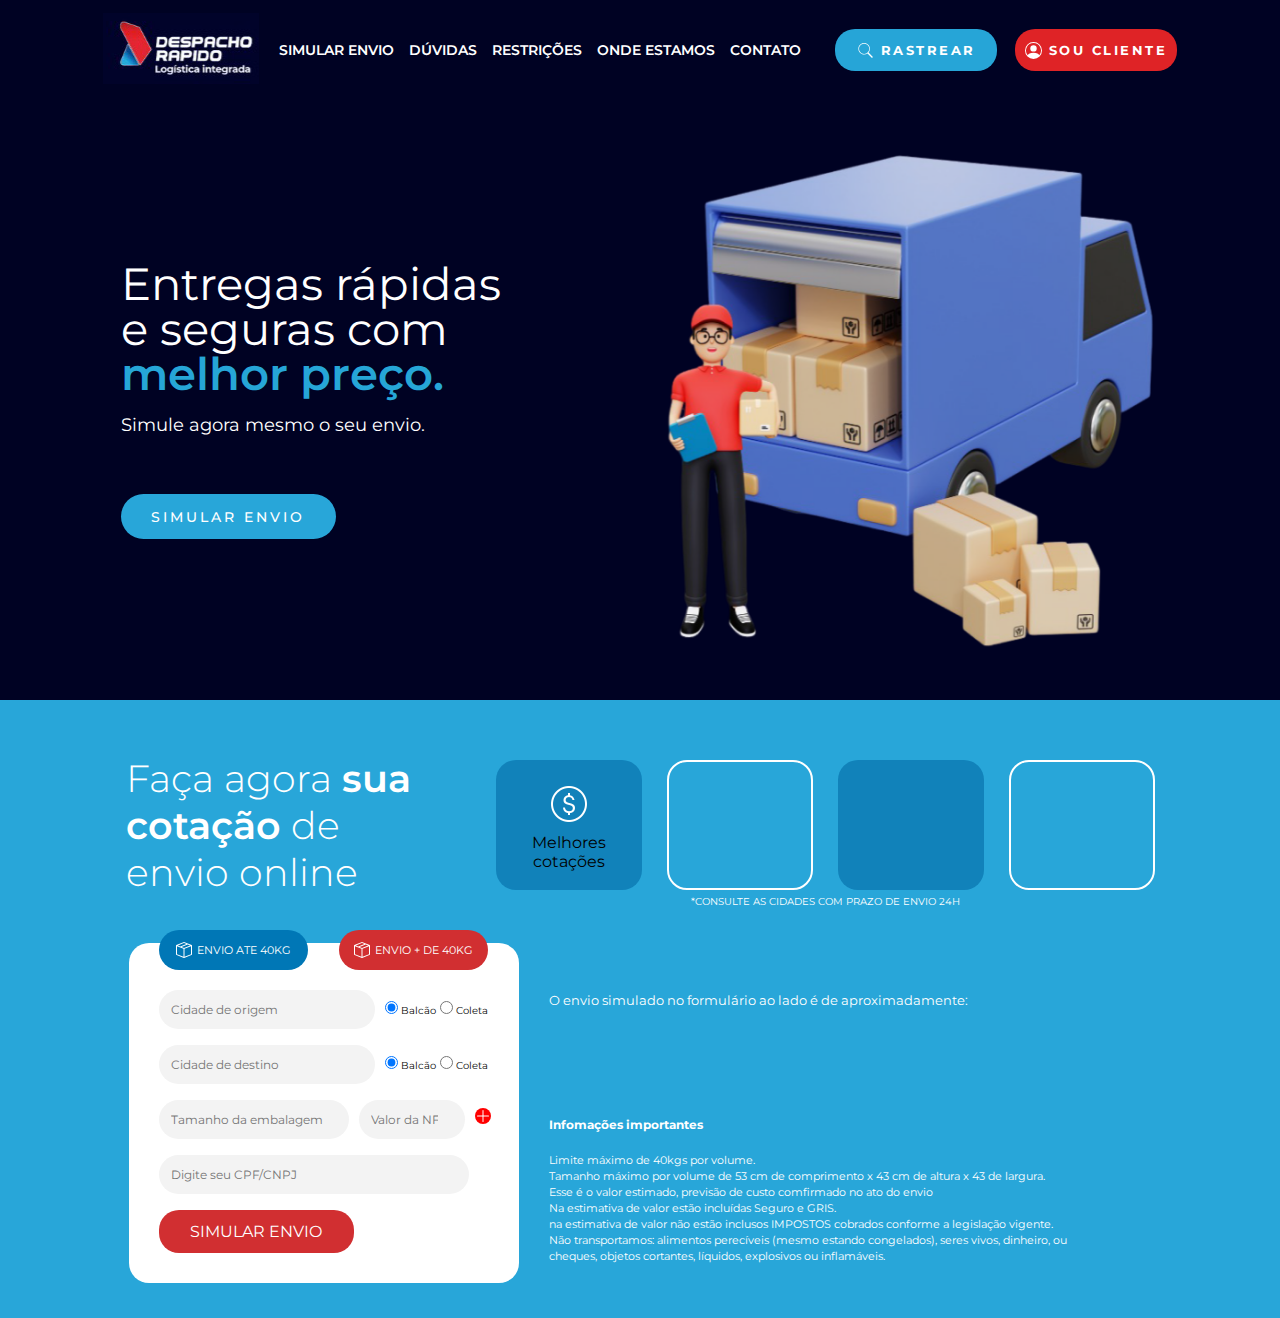
==== templates/index.html @ 32dccacb "Atualizações" ====
<!DOCTYPE html>
<html lang="en">
<head>
    <meta charset="UTF-8">
    <meta name="viewport" content="width=device-width, initial-scale=1.0">
    <link rel="stylesheet" href="style.css">
    <link rel="stylesheet" href="https://cdnjs.cloudflare.com/ajax/libs/font-awesome/4.7.0/css/font-awesome.min.css">
    <style>
        @import url('https://fonts.googleapis.com/css2?family=Montserrat:ital,wght@0,100..900;1,100..900&display=swap');
        </style>
    <title>Despacho Rápido</title>
    <link rel="stylesheet" href="{{ url_for('static', filename='css/style.css') }}">
</head>
<body>
    <header id="header-main">
        <div class="box_logo">
            <a href="#" class="link_logo">
               <img src="imgs/logo_despacho_rapido.png" id="logo">
            </a>
        </div>
        <nav class="nav_menu">
            <div class="header_buttons">

                <ul id="ul-head">
                   <li>
                       <a href="">SIMULAR ENVIO</a>
                   </li>
                   <li>
                       <a href="">DÚVIDAS</a>
                   </li>
                   <li>
                       <a href="">RESTRIÇÕES</a>
                   </li>
                   <li>
                       <a href="">ONDE ESTAMOS</a>
                   </li>
                   <li>
                       <a href="">CONTATO</a>
                    </li>
                </ul>
            </div>
        </nav>
                    
                <div class="header_buttons">

                <button class="button1_header" id="btn_one">
                    <div class="btn-boxs">

                        <svg xmlns="http://www.w3.org/2000/svg" x="0px" y="0px" width="17" height="17" viewBox="0 0 50 50"
                        style="fill:#FFFFFF;">
                        <path d="M 21 3 C 11.621094 3 4 10.621094 4 20 C 4 29.378906 11.621094 37 21 37 C 24.710938 37 
                        28.140625 35.804688 30.9375 33.78125 L 44.09375 46.90625 L 46.90625 44.09375 L 33.90625 31.0625 C 36.460938 28.085938 38 24.222656 38 20 C 38 10.621094 30.378906 3 21 3 Z M 21 5 C 29.296875 5 36 11.703125 36 20 C 36 28.296875 29.296875 35 21 35 C 12.703125 35 6 28.296875 6 20 C 6 11.703125 12.703125 5 21 5 Z"></path></svg>
                        <a href="" id="link1">RASTREAR</a>

                    </div>
                </button>

                <button class="button2_header" id="btn_tow">
                    <div class="btn-boxs">

                        <svg xmlns="http://www.w3.org/2000/svg" width="17" height="17" fill="currentColor" class="bi bi-person-circle" viewBox="0 0 16 16" style="fill:#FFFFFF;">
                            <path d="M11 6a3 3 0 1 1-6 0 3 3 0 0 1 6 0"/>
                            <path fill-rule="evenodd" d="M0 8a8 8 0 1 1 16 0A8 8 0 0 1 0 8m8-7a7 7 0 0 0-5.468 11.37C3.242 11.226 4.805 10 8 10s4.757 1.225 5.468 2.37A7 7 0 0 0 8 1"/></svg>
                        <a href="">SOU CLIENTE</a>
                    </div>
                </button>
            </div> 
    </header>

    <div id="main-box-home">
        <div id="conteudos">
            <div id="box-itens-txt">
                <p>Entregas rápidas e seguras com 
                    <span style="color: #26a6d7;font-weight: 600;">melhor preço.</span></p>
                <p id="subtitle">Simule agora mesmo o seu envio.</p>
                
                <a href=""> 
                    <button id="btn-envio">
                    SIMULAR ENVIO
                    </button>
                </a>
            </div>
            <div id="box-img-carro">
                <img src="imgs/img-container-carro.png" id="img-carro">
            </div>
        </div>
    </div>
    <!-- segunda sessão-->
    <section id="second-section">
        <header id="header-second-section">

                <p id="txt-second-layout">Faça agora 
                    <span style="font-weight: 600;">sua cotação </span>
                    de envio online</p>
            <div>
                <div id="box-caixas-header">
                    <div class="itens-caixas caixas1-3">
                        <div id="img">
                            <img src="imgs/dollar.png" id="icon-dollar">
                        </div>
                        <p>Melhores cotações </p>
                    </div>
                    <div class="itens-caixas caixas2-4">

                    </div>
                    <div class="itens-caixas caixas1-3" >

                    </div>
                    <div class="itens-caixas caixas2-4">
                    
                    </div>
                </div>
                <div id="box-txt-bottom">
                    <p id="txt-bottom">*CONSULTE AS CIDADES COM PRAZO DE ENVIO 24H</p>
                </div>
            </div>
        </header>
        
       <div id="all-box">
            <div class="container">
                <div class="box-button-form">
                
                    <button class="box-buttons-comimg" id="button1">
                        <svg xmlns="http://www.w3.org/2000/svg" width="16" height="16" fill="currentColor" class="bi bi-box-seam" viewBox="0 0 16 16">
                    <path d="M8.186 1.113a.5.5 0 0 0-.372 0L1.846 3.5l2.404.961L10.404 2zm3.564 1.426L5.596 5 8 5.961 14.154 3.5zm3.25 1.7-6.5 2.6v7.922l6.5-2.6V4.24zM7.5 14.762V6.838L1 4.239v7.923zM7.443.184a1.5 1.5 0 0 1 1.114 0l7.129 2.852A.5.5 0 0 1 16 3.5v8.662a1 1 0 0 1-.629.928l-7.185 2.874a.5.5 0 0 1-.372 0L.63 13.09a1 1 0 0 1-.63-.928V3.5a.5.5 0 0 1 .314-.464z"/>
                      </svg>ENVIO ATE 40KG
                    </button>
                    <button id="button2"  class="box-buttons-comimg">
                        <svg xmlns="http://www.w3.org/2000/svg" width="16" height="16" fill="currentColor" class="bi bi-box-seam" viewBox="0 0 16 16">
                        <path d="M8.186 1.113a.5.5 0 0 0-.372 0L1.846 3.5l2.404.961L10.404 2zm3.564 1.426L5.596 5 8 5.961 14.154 3.5zm3.25 1.7-6.5 2.6v7.922l6.5-2.6V4.24zM7.5 14.762V6.838L1 4.239v7.923zM7.443.184a1.5 1.5 0 0 1 1.114 0l7.129 2.852A.5.5 0 0 1 16 3.5v8.662a1 1 0 0 1-.629.928l-7.185 2.874a.5.5 0 0 1-.372 0L.63 13.09a1 1 0 0 1-.63-.928V3.5a.5.5 0 0 1 .314-.464z"/>
                        </svg>ENVIO + DE 40KG
                    </button>
                </div>
                <div id="box-form-details">
                    <form>
                        <div class="form-group" id="group-1">
                            <input type="text" placeholder="Cidade de origem" class="origem-destino">
                            <div class="toggle-group">
                                <label><input type="radio" name="origem" checked> Balcão</label>
                                <label><input type="radio" name="origem"> Coleta</label>
                            </div>
                        </div>
                    
                        <div class="form-group" id="group-2">
                            <input type="text" placeholder="Cidade de destino" class="origem-destino" required>
                            <div class="toggle-group">
                                <label><input type="radio" name="destino" checked> Balcão</label>
                                <label><input type="radio" name="destino"> Coleta</label>
                            </div>
                        </div>
                    
                        <div class="form-group" id="group-3">
                            <input type="text" placeholder="Tamanho da embalagem" id="input-3" >
                            <input type="number" placeholder="Valor da NF" id="valor-nf">
                            <svg xmlns="http://www.w3.org/2000/svg" width="16" height="16" fill="currentColor"  viewBox="0 0 16 16" id="icon-plus" style="fill: #FFFFFF;">
                            <path fill-rule="evenodd" d="M8 2a.5.5 0 0 1 .5.5v5h5a.5.5 0 0 1 0 1h-5v5a.5.5 0 0 1-1 0v-5h-5a.5.5 0 0 1 0-1h5v-5A.5.5 0 0 1 8 2"/>
                            </svg>
                        </div>
                    
                        <div class="form-group">
                            <input type="text" style="width: 310px;" placeholder="Digite seu CPF/CNPJ">
                        </div>
                        <button type="submit"  class="submit-button" id="">SIMULAR ENVIO</button>
                    </form>
                </div>
            </div>
            <div id="tst">
                <div id="content-next-form">
                    <div id="details">
                        <p>O envio simulado no formulário ao lado é de aproximadamente:</p>
                    </div>
                    <div id="infor-ul">

                        <h1 id="title-informacoes">Infomações importantes</h1>
                        <ul id="ul-second-section">
                            <li>Limite máximo de 40kgs por volume.</li>
                            <li>
                                Tamanho máximo por volume de 53 cm de comprimento x 43 cm de altura x 43 de largura.
                            </li>
                            <li>Esse é o valor estimado, previsão de custo comfirmado no ato do envio</li>
                            <li>Na estimativa de valor estão incluídas Seguro e GRIS.</li>
                            <li>na estimativa de valor não estão inclusos IMPOSTOS cobrados conforme a legislação vigente.</li> 
                            <li>Não transportamos: alimentos perecíveis (mesmo estando congelados), seres vivos, dinheiro, ou cheques, objetos cortantes, líquidos, explosivos ou inflamáveis.</li>   
                        </ul>
                    </div>
                </div>
            </div>
        </div>
    </section> 
    
</body>
</html>
---- templates/style.css ----
*{
    padding: 0;
    margin:0;
    box-sizing: border-box;
    font-family: "Montserrat", sans-serif;
 }
.montserrat{
   font-optical-sizing: auto;
   font-weight: weight;
   font-style: normal;
}

#logo{
    max-width: 250px;
    max-height: 100px;
    width: 100%;
    height: 100%;
}
#header-main{
    display: flex;
    align-items: center;
    justify-content: center; 
    background: #000223  !important;
    height: 100px;
    gap: 20px;
}
/*itens nav*/
a{
    text-decoration: none;
    color: #fff;
}
#ul-head{
    display: flex;
  list-style: none;   
    font-size: 14px;
    font-weight: 600;
    gap: 15px;
}
ul{
    list-style: none;
}
.btn-boxs{
    display: flex;
    align-items: center;
    justify-content: center;
    gap: 7px;
    border: none; 
    width: 162px;
    height: 42px;
    letter-spacing: 2.5px;
}

#btn_one {
    border-radius: 20px;
    margin-left: 14px;
    background-color: #26a5d7; 
    border: none;
    font-weight: bold;
    font-size: 13px;
}
#btn_tow {
    border-radius: 20px;
    margin-left: 14px;
    background-color: #df2326; 
    border: none;
    font-weight: bold;
    font-size: 13px;
}
/**/



/* movement itens nav */
nav>div>ul>li>a:hover{
    color: #848688;
    transition: 0.2s;
}



/**/
/* principal*/
#main-box-home{
    background-color: #000223;
}
#conteudos{
    display: flex; 
    align-items: center; 
   justify-content: center;
   justify-content: center;
   margin: auto;
   max-width: 100%;
   height: 600px;
   gap: 140px;
}
/* itens*/
#box-itens-txt{
    color: #fff;
    font-family: Montserrat, sans-serif;
    width: 380px;
    font-size: 45px;
    line-height: 1.0;
}
#subtitle{
    margin-top: 20px;
    font-size: 18px;
    margin-bottom: 10px;
}
#btn-envio{
    background-color: #28a6d9;
    width: 215px;
    height: 45px;
    border-radius: 39px;
    margin-top: 50px;   
    font-size: 19px;
    color: #fff;
    font-weight: 500;
    font-size: 14px;
    LETTER-SPACING: 3PX;
    border: none;
    cursor: pointer;
}
/**/

/* box img*/
#box-img-carro{
    margin-top: 100p;
}
#img-carro{
    max-width: 600px;
    height: 500px;
}
/**/


/*  Segunda sessão*/
/* main*/
#second-section{
    background-color: #28a6d9 !important;
}
/**/
/*  HEADER second layout*/
#header-second-section{
    display: flex;
    align-items: center;
    justify-content: center;
    padding-top: 60px;
    gap: 50px;
}
#txt-second-layout{
    font-size: 38px;
    font-weight: 300;
    width: 320px;
    color: #fff;
    margin-top: -18px;
}
    

#box-caixas-header{
    display: flex;
    align-items: center;
    flex-wrap: wrap;
    gap: 25px;
    margin: auto;
}
.itens-caixas{
    display: flex;
    align-items: center;
    flex-direction: column;
    justify-content: center;
    width: 146px;
    height: 130px;
    border-radius: 20px;
    text-align: center;
}

.caixas1-3{
    background-color: #1182ba;
}
#icon-dollar{
    width: 50px;
    height: 50px;
}
.caixas2-4{
    background-color: none;
    border: 2px solid #fff;
}
#box-txt-bottom{
    display: flex;
    justify-content: center;
    margin-top: 5px;
}
#txt-bottom{
    font-size: 10px;
    color: #fff;
    
}
/**/



#all-box{
    display: flex;
    align-items: center;
    justify-content: center;
    margin-top: 30px;
    margin-left: -70px;
}
.container {
    background-color: #fff;
    border-radius: 20px;
    width: 390px;
    height: 340px;
    margin-bottom: 30px;
    padding-bottom: 30px;

}
.box-button-form{
    display: flex;
    justify-content: space-evenly;
    margin-bottom: 20px;
    margin-top: -13px;
}
.box-buttons-comimg{
display: flex;
align-items: center;
gap: 5px;
font-size: 11px;
}


.box-button-form #button2 {
    background-color: #d12f31;
    color: white;
    border: none;
    padding: 11px 15px;
    border-radius: 20px;
    cursor: pointer;
    
}

.box-button-form #button1 {
    color: white;
    border: none;
    padding: 12px 17px;
    border-radius: 20px;
    cursor: pointer;
    background-color: #0077b6;
}

.form-group {
    display: flex;
    align-items: baseline;
   gap: 10px;
   margin-left: 30px;
}
.origem-destino{
    width: 60%;
}
input[type="text"], input[type="number"] {
    padding: 12px;
    background-color: rgb(243, 243, 243);
    border-radius: 20px;
    font-size: 12px;
    margin-bottom: 16px;
    border: none;
}

.toggle-group label {
    cursor: pointer;
    font-size: 10px;
}
#input-3{
    width: 190px;
}
#valor-nf{
    width: 106px;
}

#icon-plus{
    background-color: red;
    width: 16px;
    height: 16px;
    border-radius: 20px;

}
.submit-button {
    background-color: #d12f31;
    color: white;
    padding: 12px 20px;
    border: none;
    border-radius: 20px;
    cursor: pointer;
    font-size: 16px;
    width: 50%;
    margin-left: 30px;
}

#content-next-form{
    display: flex;
    flex-direction: column;
    justify-content: space-around;
    height: 350px;
    color: #fff;
    padding: 0px 0px 0px 30px;
    font-size: 13px;
    height: 380px;
}
#infor-ul{
    width: 533px;
}
#title-informacoes{
    font-size: 12px;
    padding: 0px 0px 20px 0px;
}
#ul-second-section{
    font-size: 11px;
    line-height: 16px;
}
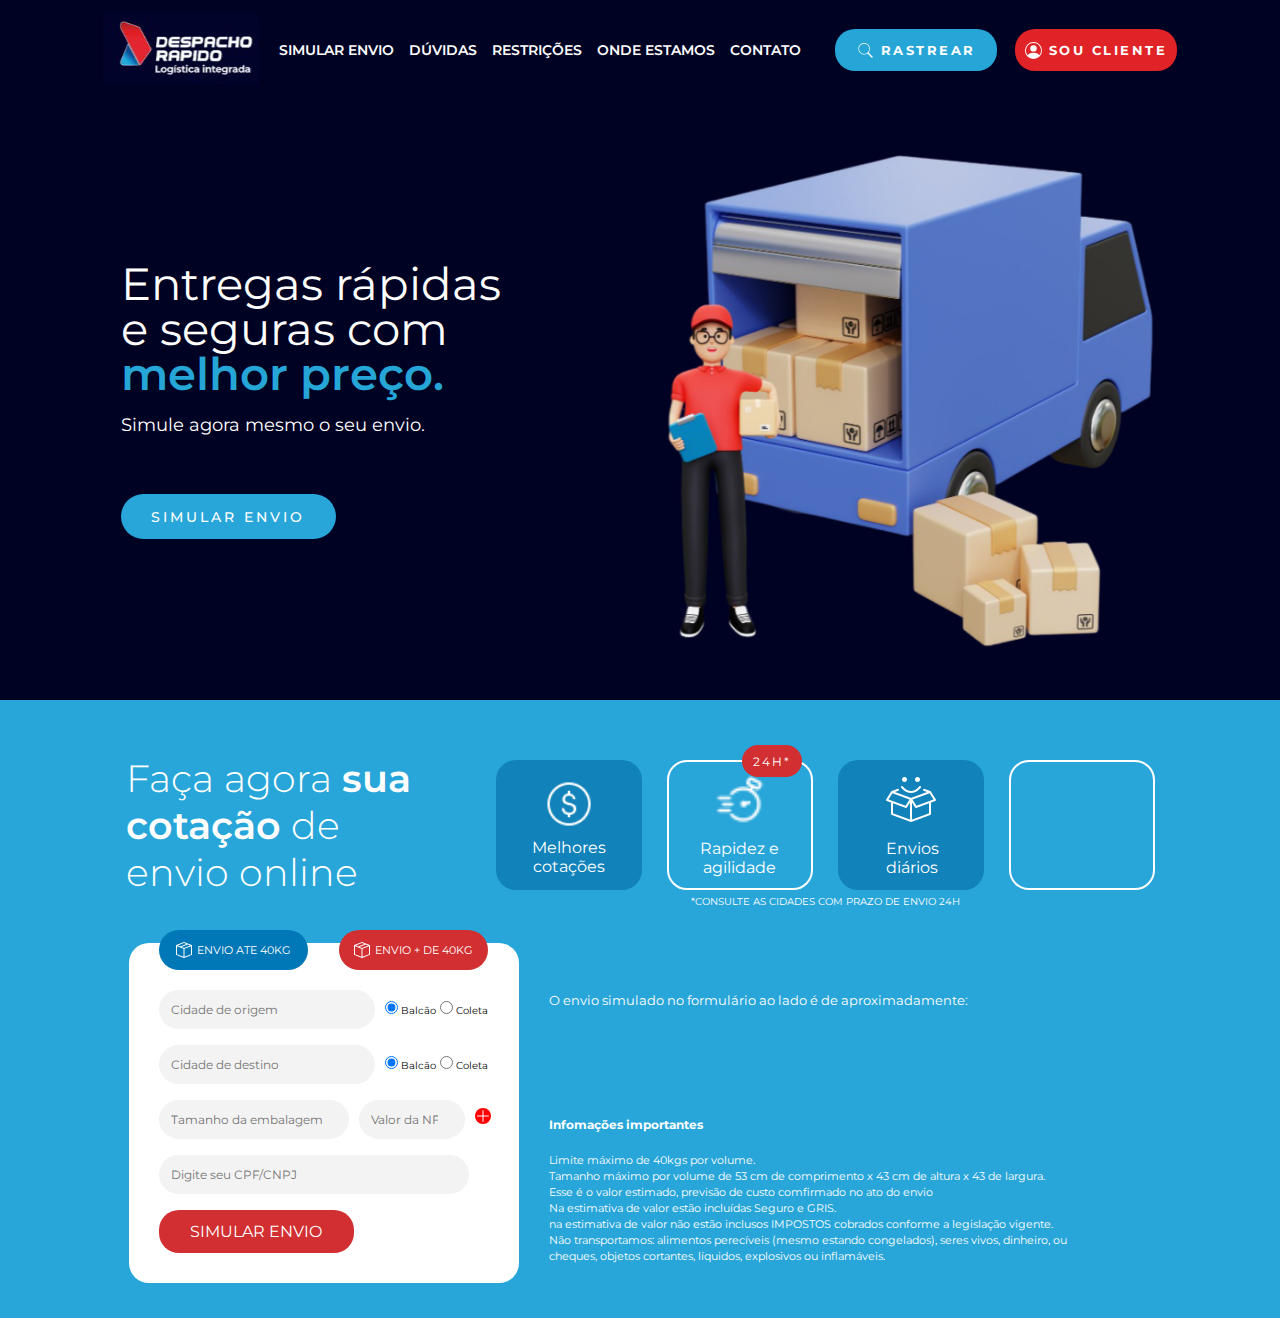
==== commit ca032eb0: "Atualizações" ====
--- a/templates/index.html
+++ b/templates/index.html
@@ -100,13 +100,22 @@
                         </div>
                         <p>Melhores cotações </p>
                     </div>
-                    <div class="itens-caixas caixas2-4">
-
-                    </div>
-                    <div class="itens-caixas caixas1-3" >
-
-                    </div>
-                    <div class="itens-caixas caixas2-4">
+                <div class="allbox-2">
+                    <button id="button-24">
+                        24H*
+                    </button>
+                
+                    <div class="itens-caixas caixas2-4" id="caixa-2">
+                        <img src="imgs/timer.png" id="icon-timer">
+                        <p>Rapidez e agilidade</p>
+                    </div>
+                </div>
+                    <div class="itens-caixas caixas1-3" id="caixa-3">
+                        <img src="imgs/box-delivery.png" id="icon">
+                        <p id="text-box3">Envios diários</p>
+                    </div>
+
+                    <div class="itens-caixas caixas2-4" id="caixa-4">
                     
                     </div>
                 </div>
--- a/templates/style.css
+++ b/templates/style.css
@@ -172,19 +172,52 @@
     height: 130px;
     border-radius: 20px;
     text-align: center;
+    color: #fff;
 }
 
 .caixas1-3{
     background-color: #1182ba;
 }
 #icon-dollar{
+    width: 60px;
+    height: 60px;
+}
+#icon-timer{
     width: 50px;
     height: 50px;
+}
+#caixa-2{
+    gap: 15px;
+}
+#caixa-3{
+    gap: 15px;
 }
 .caixas2-4{
     background-color: none;
     border: 2px solid #fff;
-}
+    position: relative;
+}
+
+#button-24{
+    width: 5em;
+    height: 2rem;
+    border-radius: 20px;
+    cursor: pointer;
+    background-color: #d12f31;
+    color: white;
+    border: none;
+    font-size: 12px;
+    letter-spacing: 2px;
+    position: absolute;
+    margin-top: -15px;
+    z-index: 2;
+    margin-left: 75px;
+}
+
+#text-box3{
+width: 50px;
+}
+
 #box-txt-bottom{
     display: flex;
     justify-content: center;
@@ -228,7 +261,6 @@
 font-size: 11px;
 }
 
-
 .box-button-form #button2 {
     background-color: #d12f31;
     color: white;
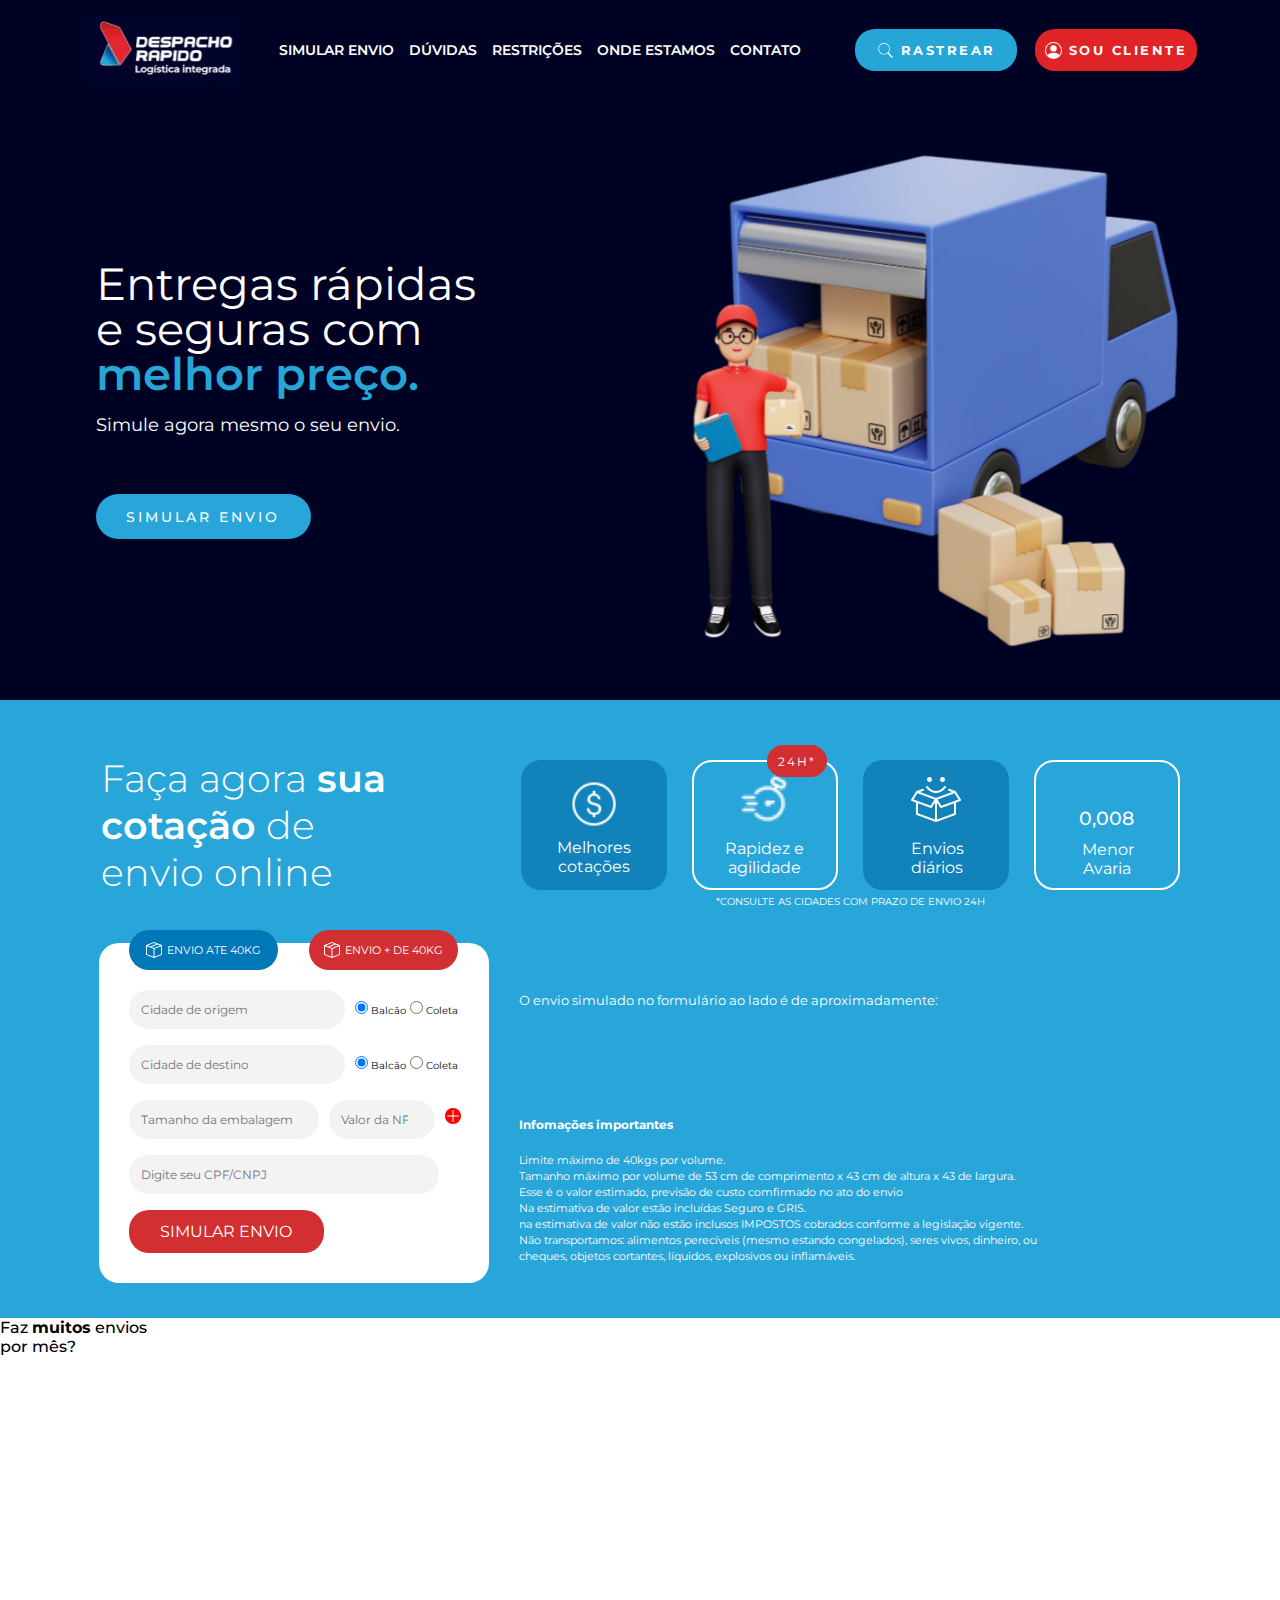
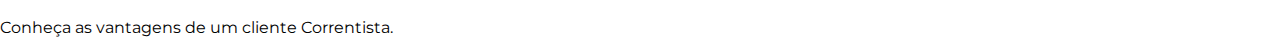
==== commit bf3d8fc9: "modificações" ====
--- a/templates/index.html
+++ b/templates/index.html
@@ -116,7 +116,10 @@
                     </div>
 
                     <div class="itens-caixas caixas2-4" id="caixa-4">
-                    
+                        <div id="number">
+                            <h3 style="font-weight: 500;" >0,008</h3>
+                        </div>
+                        <p id="text-box4">Menor Avaria</p>
                     </div>
                 </div>
                 <div id="box-txt-bottom">
@@ -196,6 +199,13 @@
             </div>
         </div>
     </section> 
-    
+    <div id="tercera-section">
+        <p style="font-weight: 500;" id="title-terc-section">
+            Faz 
+            <span style="font-weight: 700;">muitos</span> envios por mês?
+        </p>
+        <p>Conheça as vantagens de um cliente Correntista.</p>
+    </div>
 </body>
 </html>
+
--- a/templates/style.css
+++ b/templates/style.css
@@ -22,7 +22,7 @@
     justify-content: center; 
     background: #000223  !important;
     height: 100px;
-    gap: 20px;
+    gap: 40px;
 }
 /*itens nav*/
 a{
@@ -91,7 +91,7 @@
    margin: auto;
    max-width: 100%;
    height: 600px;
-   gap: 140px;
+   gap: 190px;
 }
 /* itens*/
 #box-itens-txt{
@@ -145,7 +145,7 @@
     align-items: center;
     justify-content: center;
     padding-top: 60px;
-    gap: 50px;
+    gap: 100px;
 }
 #txt-second-layout{
     font-size: 38px;
@@ -182,10 +182,7 @@
     width: 60px;
     height: 60px;
 }
-#icon-timer{
-    width: 50px;
-    height: 50px;
-}
+
 #caixa-2{
     gap: 15px;
 }
@@ -196,6 +193,15 @@
     background-color: none;
     border: 2px solid #fff;
     position: relative;
+}
+#caixa-4{
+   display: flex; 
+   justify-content: flex-end;
+}
+
+#text-box4{
+    width: 50px;
+    padding: 10px 0px;
 }
 
 #button-24{
@@ -217,7 +223,6 @@
 #text-box3{
 width: 50px;
 }
-
 #box-txt-bottom{
     display: flex;
     justify-content: center;
@@ -237,7 +242,7 @@
     align-items: center;
     justify-content: center;
     margin-top: 30px;
-    margin-left: -70px;
+    margin-left: -130px;
 }
 .container {
     background-color: #fff;
@@ -349,3 +354,13 @@
     font-size: 11px;
     line-height: 16px;
 }
+/* TERCEIRA SECTION*/
+#terceira-section{
+    display: flex;
+    align-items: center;
+    justify-content: center;
+}
+#title-terc-section{
+    width: 170px;
+    height: 300px;
+}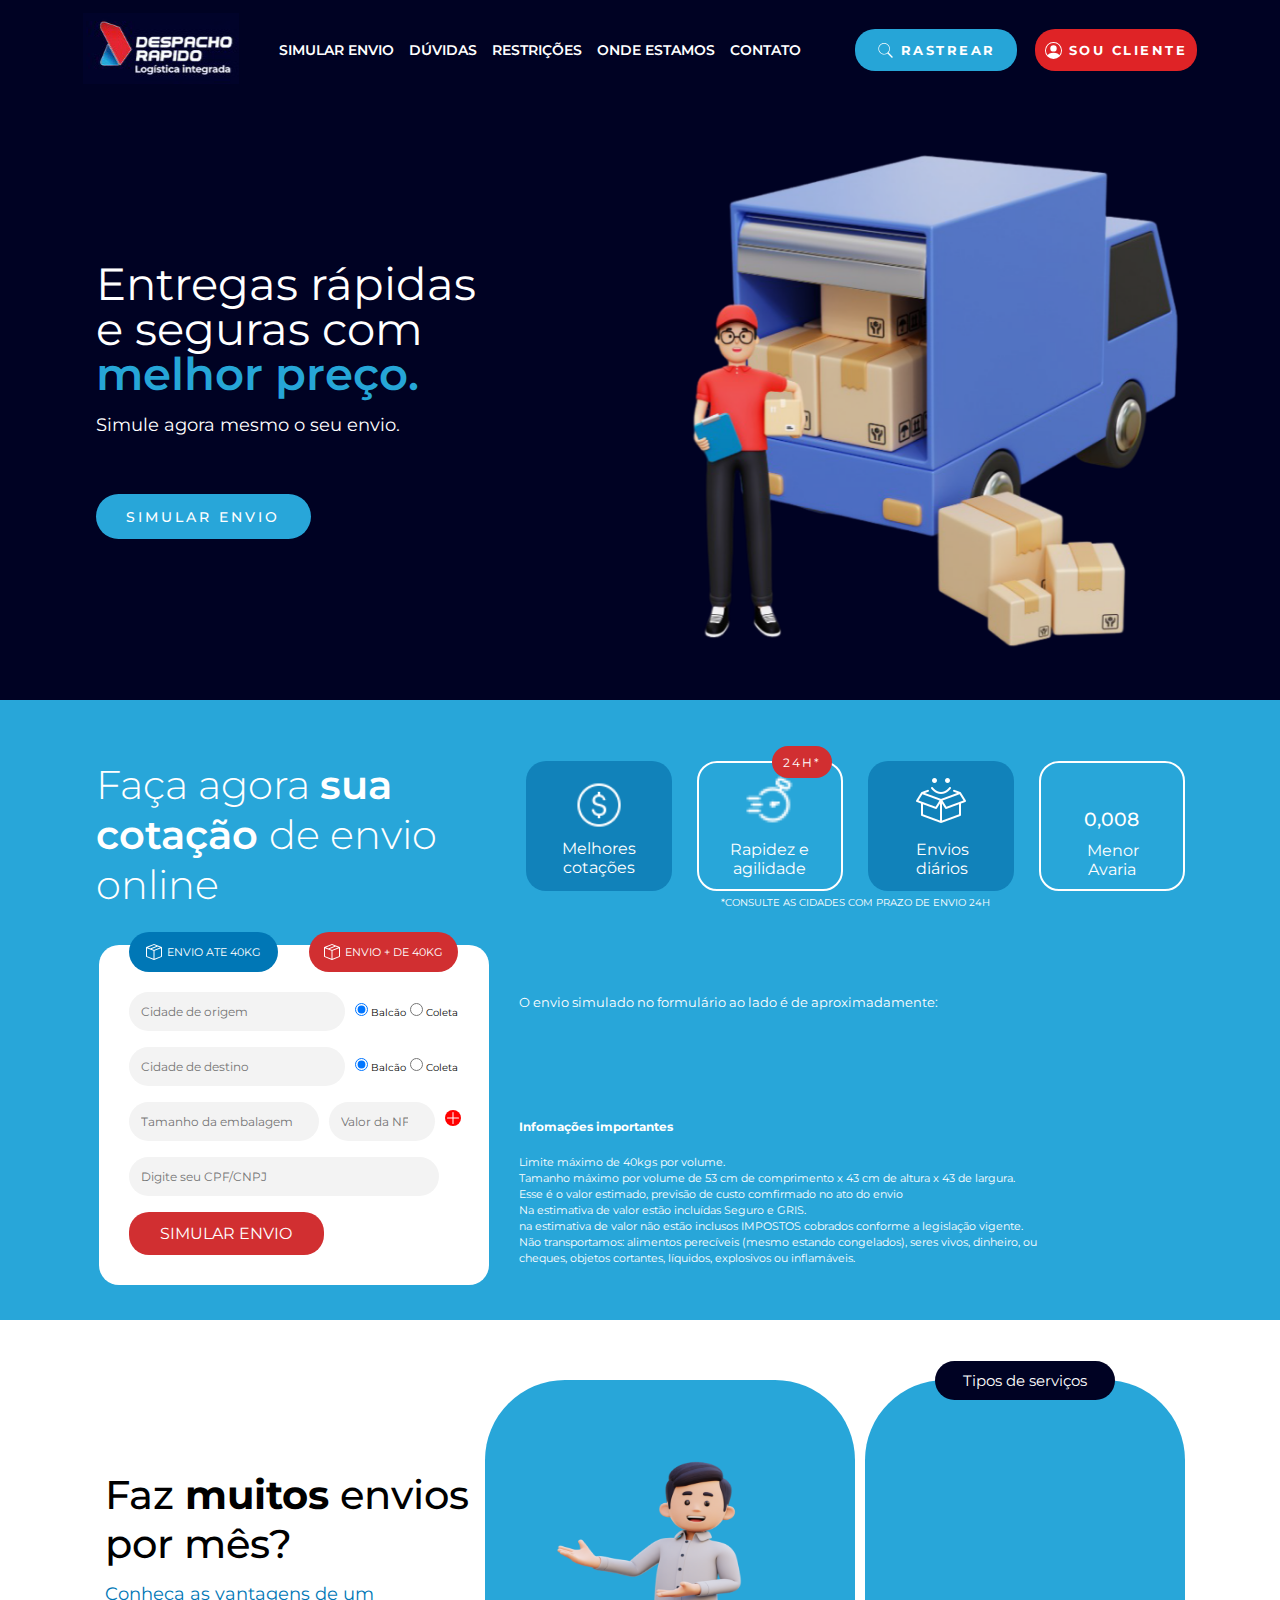
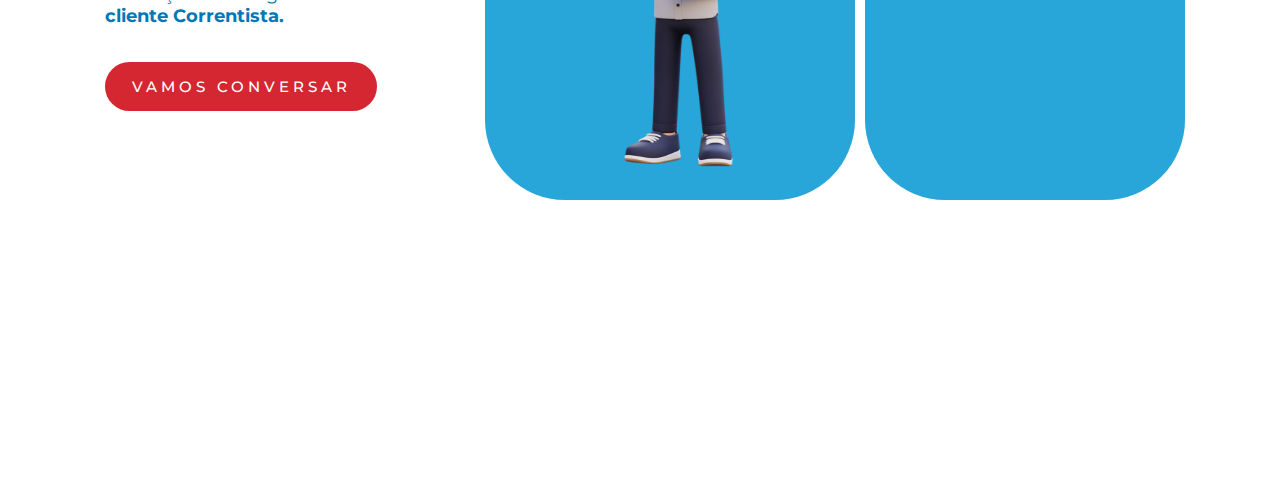
==== commit a9d15a82: "terceiro layuot" ====
--- a/templates/index.html
+++ b/templates/index.html
@@ -199,12 +199,37 @@
             </div>
         </div>
     </section> 
-    <div id="tercera-section">
-        <p style="font-weight: 500;" id="title-terc-section">
-            Faz 
-            <span style="font-weight: 700;">muitos</span> envios por mês?
-        </p>
-        <p>Conheça as vantagens de um cliente Correntista.</p>
+    <div id="terceira-section">
+            <div id="firts-conteiner-txts">
+                <p style="font-weight: 500;" id="title-terc-section">
+                    Faz 
+                    <span style="font-weight: 700;">muitos</span> envios por mês?
+                </p>
+                <p style="font-weight: 400;" id="txt-terc-layout">Conheça as vantagens de um 
+                    <span style="font-weight: 700; " >cliente Correntista.</p>
+                <div id="box-btn-terc">
+                    <button type="submit" id="btn-vms-conversar">
+                        VAMOS CONVERSAR
+                    </button>
+                </div>
+            </div>
+            <div id="div-second-and-terc">
+                <div id="second-ctn-img">
+                    <div id="box-img-ctn2">
+                        <img src="imgs/fundo-ctn2.webp" id="img-ctn2">
+                    </div>
+                </div>
+                <div id="all-box-ctn3">
+                    <div id="box-btn-ctn3">
+                        <button id="btn-ctn3">
+                            Tipos de serviços
+                        </button>
+                    </div>
+                    <div id="ctn3-itens">
+
+                    </div>
+                </div>
+            </div>
     </div>
 </body>
 </html>
--- a/templates/style.css
+++ b/templates/style.css
@@ -145,14 +145,14 @@
     align-items: center;
     justify-content: center;
     padding-top: 60px;
-    gap: 100px;
+    gap: 30px;
 }
 #txt-second-layout{
-    font-size: 38px;
+    font-size: 40px;
     font-weight: 300;
-    width: 320px;
-    color: #fff;
-    margin-top: -18px;
+    width: 400px;
+    line-height: 50px;
+    color: #fff;
 }
     
 
@@ -185,6 +185,7 @@
 
 #caixa-2{
     gap: 15px;
+    position: relative;
 }
 #caixa-3{
     gap: 15px;
@@ -192,7 +193,6 @@
 .caixas2-4{
     background-color: none;
     border: 2px solid #fff;
-    position: relative;
 }
 #caixa-4{
    display: flex; 
@@ -357,10 +357,79 @@
 /* TERCEIRA SECTION*/
 #terceira-section{
     display: flex;
-    align-items: center;
-    justify-content: center;
+    align-items: center;  
+    justify-content: center;
+    padding-top: 60px;
+    padding-bottom: 300px ;
+}
+
+#firts-conteiner-txts{
+display: flex;
+flex-direction: column;
+gap: 15px;
+padding-left: 10px;
 }
 #title-terc-section{
-    width: 170px;
-    height: 300px;
+    width: 380px;
+    font-size: 40px;
+}
+#txt-terc-layout{
+    width: 290px;
+    color: #0077b6;
+    font-size: 18px;
+}
+#box-btn-terc{
+    padding-top: 20px;
+}
+#btn-vms-conversar{
+    background-color: #d42731;
+    width: 272px;
+    height: 49px;
+    border-radius: 39px;
+    font-weight: 500;
+    font-size: 15px;
+    LETTER-SPACING: 4PX;
+    border: none;
+    color: #fff;
+}
+#second-ctn-img{
+    background-color: #28a6d9;
+    border-radius: 80px;
+    height: 420px;
+    width: 370px;
+}
+
+#img-ctn2{
+    width: 400px;
+    height: 400px;
+    padding: 60px 0px 0px 0px;
+}
+#div-second-and-terc{
+    display: flex;
+    gap: 10px;
+}
+#ctn3-itens{
+    background-color: #28a6d9;
+    border-radius: 80px;
+    height: 420px;
+    width: 320px;
+}
+#all-box-ctn3{
+    position: relative;
+}
+#btn-ctn3{
+background-color:#000223;
+border: none;
+color: #fff;
+padding: 10px;
+border-radius: 20px;
+font-size: 15px;
+width: 180px;
+position: absolute;
+
+}
+#box-btn-ctn3{
+    display: flex;
+    justify-content: center;
+    align-items: center;
 }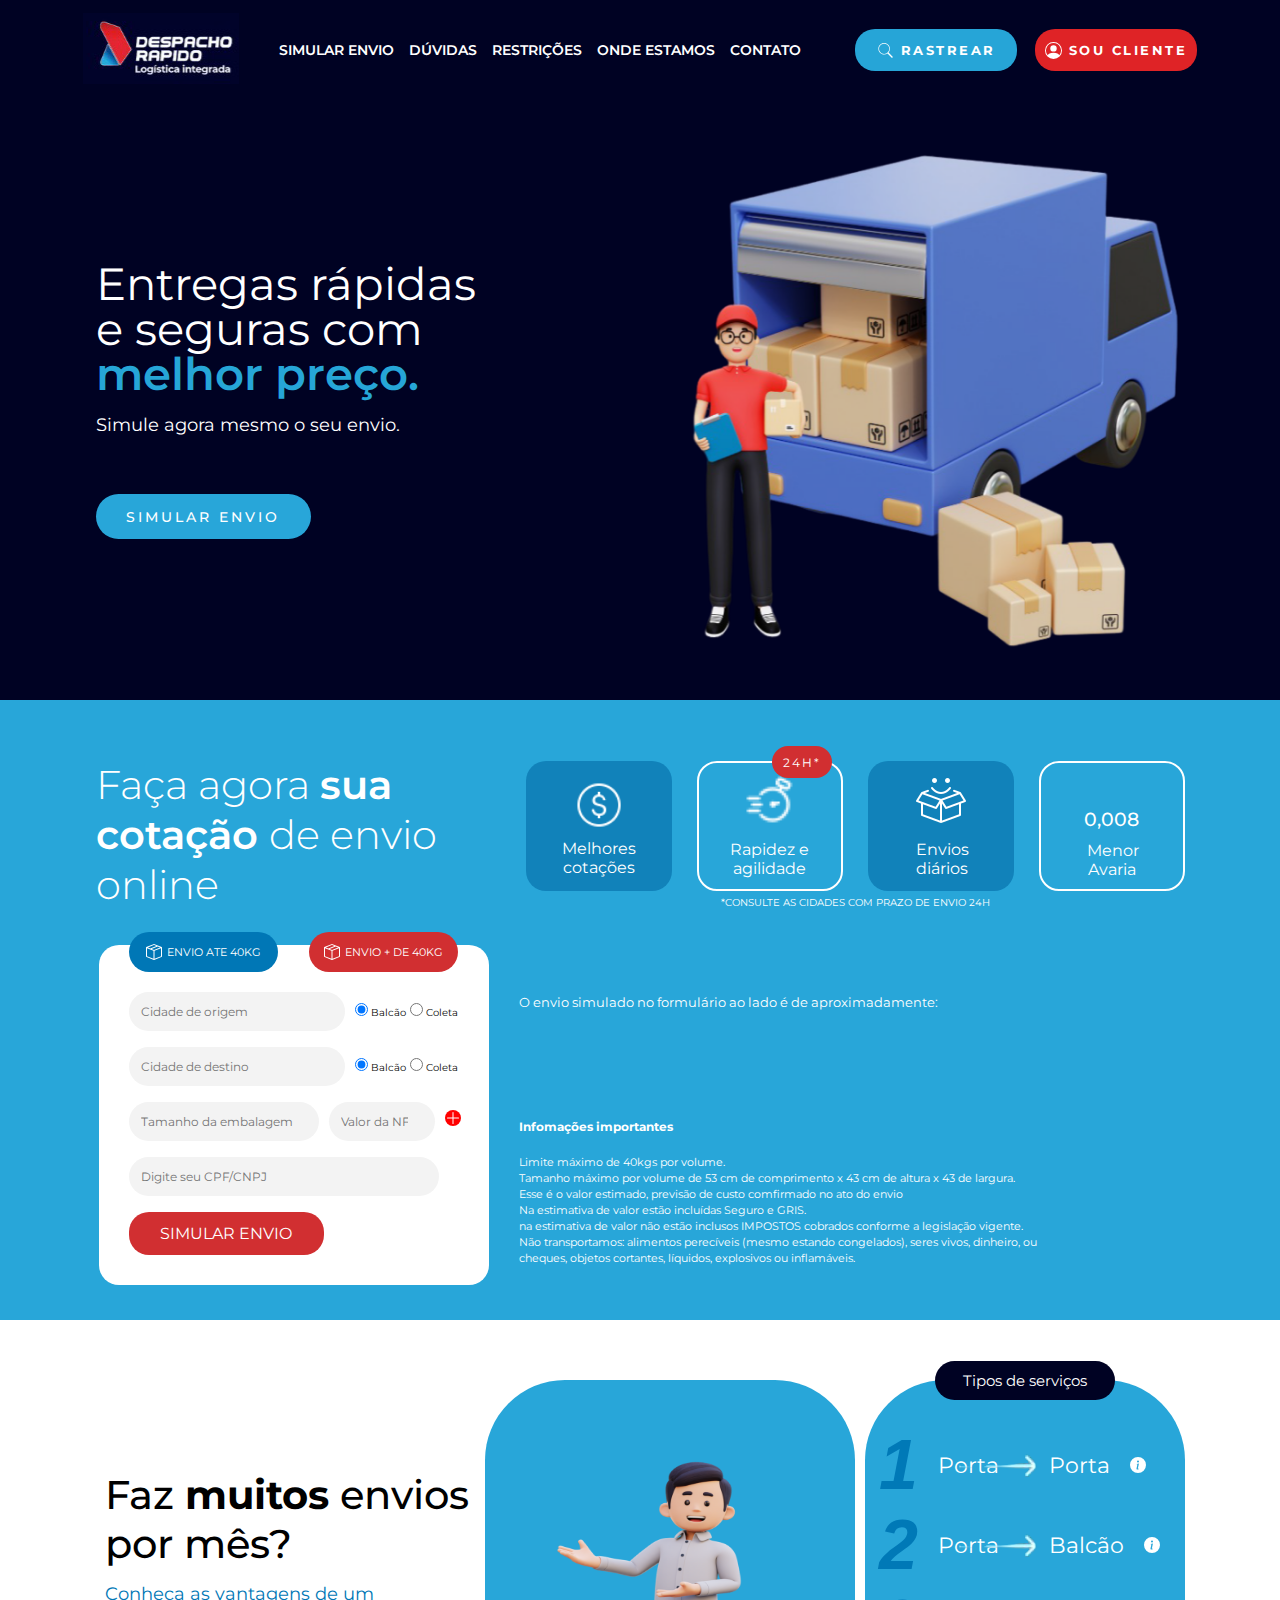
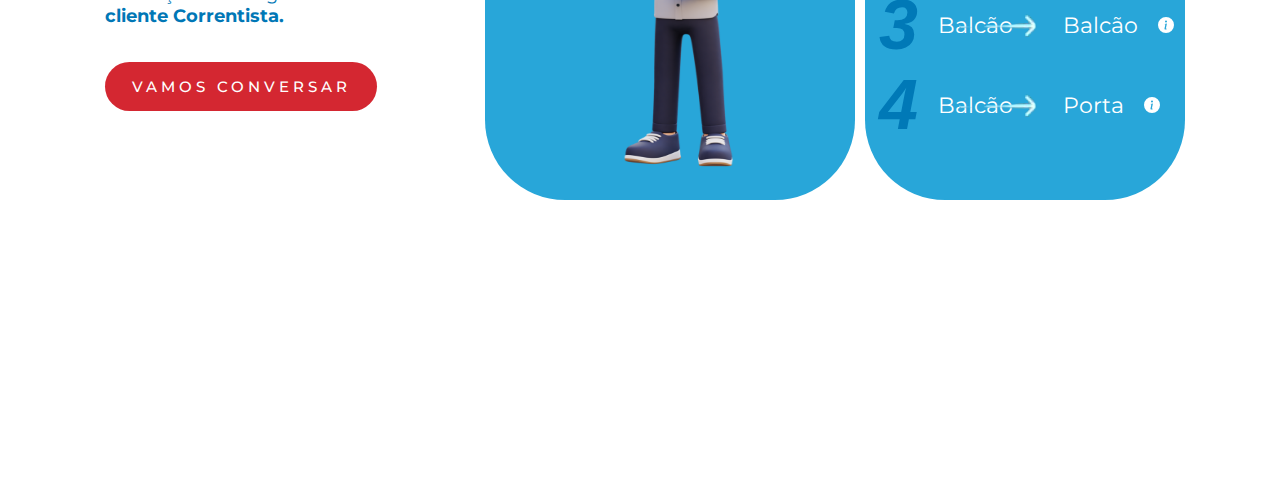
==== commit 163ca8fa: "Finalização do terceiro layout" ====
--- a/templates/index.html
+++ b/templates/index.html
@@ -225,8 +225,39 @@
                             Tipos de serviços
                         </button>
                     </div>
-                    <div id="ctn3-itens">
-
+                    <div id="div-itens-ctn-3">
+                            <P class="prgs">
+                                <span class="number-icon">1</span>
+                                    Porta <img src="imgs/seta-removebg-preview.png" id="icon-arrow">
+                                    <span class="second-iten">Porta</span>
+                                    <svg xmlns="http://www.w3.org/2000/svg" width="16" height="16" fill="currentColor" class="bi bi-info-circle-fill" viewBox="0 0 16 16">
+                                        <path d="M8 16A8 8 0 1 0 8 0a8 8 0 0 0 0 16m.93-9.412-1 4.705c-.07.34.029.533.304.533.194 0 .487-.07.686-.246l-.088.416c-.287.346-.92.598-1.465.598-.703 0-1.002-.422-.808-1.319l.738-3.468c.064-.293.006-.399-.287-.47l-.451-.081.082-.381 2.29-.287zM8 5.5a1 1 0 1 1 0-2 1 1 0 0 1 0 2"/>
+                                      </svg>
+                                </P>
+                                <P class="prgs">
+                                    <span class="number-icon">2</span>
+                                    Porta <img src="imgs/seta-removebg-preview.png" id="icon-arrow">
+                                    <span class="second-iten">Balcão</span>
+                                    <svg xmlns="http://www.w3.org/2000/svg" width="16" height="16" fill="currentColor" class="bi bi-info-circle-fill" viewBox="0 0 16 16">
+                                        <path d="M8 16A8 8 0 1 0 8 0a8 8 0 0 0 0 16m.93-9.412-1 4.705c-.07.34.029.533.304.533.194 0 .487-.07.686-.246l-.088.416c-.287.346-.92.598-1.465.598-.703 0-1.002-.422-.808-1.319l.738-3.468c.064-.293.006-.399-.287-.47l-.451-.081.082-.381 2.29-.287zM8 5.5a1 1 0 1 1 0-2 1 1 0 0 1 0 2"/>
+                                      </svg>
+                        </P>
+                        <P class="prgs">
+                            <span class="number-icon">3</span>
+                            Balcão <img src="imgs/seta-removebg-preview.png" id="icon-arrow">
+                            <span class="second-iten">Balcão</span>
+                            <svg xmlns="http://www.w3.org/2000/svg" width="16" height="16" fill="currentColor" class="bi bi-info-circle-fill" viewBox="0 0 16 16">
+                                <path d="M8 16A8 8 0 1 0 8 0a8 8 0 0 0 0 16m.93-9.412-1 4.705c-.07.34.029.533.304.533.194 0 .487-.07.686-.246l-.088.416c-.287.346-.92.598-1.465.598-.703 0-1.002-.422-.808-1.319l.738-3.468c.064-.293.006-.399-.287-.47l-.451-.081.082-.381 2.29-.287zM8 5.5a1 1 0 1 1 0-2 1 1 0 0 1 0 2"/>
+                              </svg>
+                        </P>
+                        <P class="prgs">
+                            <span class="number-icon">4</span>
+                            Balcão <img src="imgs/seta-removebg-preview.png" id="icon-arrow">
+                            <span class="second-iten">Porta</span>
+                            <svg xmlns="http://www.w3.org/2000/svg" width="16" height="16" fill="currentColor" class="bi bi-info-circle-fill" viewBox="0 0 16 16">
+                                <path d="M8 16A8 8 0 1 0 8 0a8 8 0 0 0 0 16m.93-9.412-1 4.705c-.07.34.029.533.304.533.194 0 .487-.07.686-.246l-.088.416c-.287.346-.92.598-1.465.598-.703 0-1.002-.422-.808-1.319l.738-3.468c.064-.293.006-.399-.287-.47l-.451-.081.082-.381 2.29-.287zM8 5.5a1 1 0 1 1 0-2 1 1 0 0 1 0 2"/>
+                              </svg>
+                        </P>
                     </div>
                 </div>
             </div>
--- a/templates/style.css
+++ b/templates/style.css
@@ -408,14 +408,12 @@
     display: flex;
     gap: 10px;
 }
-#ctn3-itens{
-    background-color: #28a6d9;
+
+#all-box-ctn3{
+    position: relative;background-color: #28a6d9;
     border-radius: 80px;
     height: 420px;
     width: 320px;
-}
-#all-box-ctn3{
-    position: relative;
 }
 #btn-ctn3{
 background-color:#000223;
@@ -430,6 +428,38 @@
 }
 #box-btn-ctn3{
     display: flex;
-    justify-content: center;
-    align-items: center;
+    align-items: center;
+    justify-content: center;
+}
+#div-itens-ctn-3{
+    padding-top: 45px;
+    display: flex;
+    flex-direction: column;
+    align-items: flex-start;
+    padding-left: 14px;
+}
+.number-icon{
+    font-size: 70px;
+    font-weight: 600;
+    color: #0079b7;
+    font-family: sans-serif;
+    font-style: italic;
+}
+.prgs{
+    display: flex;
+    align-items: center;
+    color: #fff;
+    font-weight: 400;
+    gap: 20px;
+    font-size: 22px;
+    position: relative;
+    z-index: 2;
+}
+#icon-arrow{
+    position: absolute;
+    padding-left: 80px;
+    margin-top: -3px;
+}
+.second-iten{
+    padding-left: 30px;
 }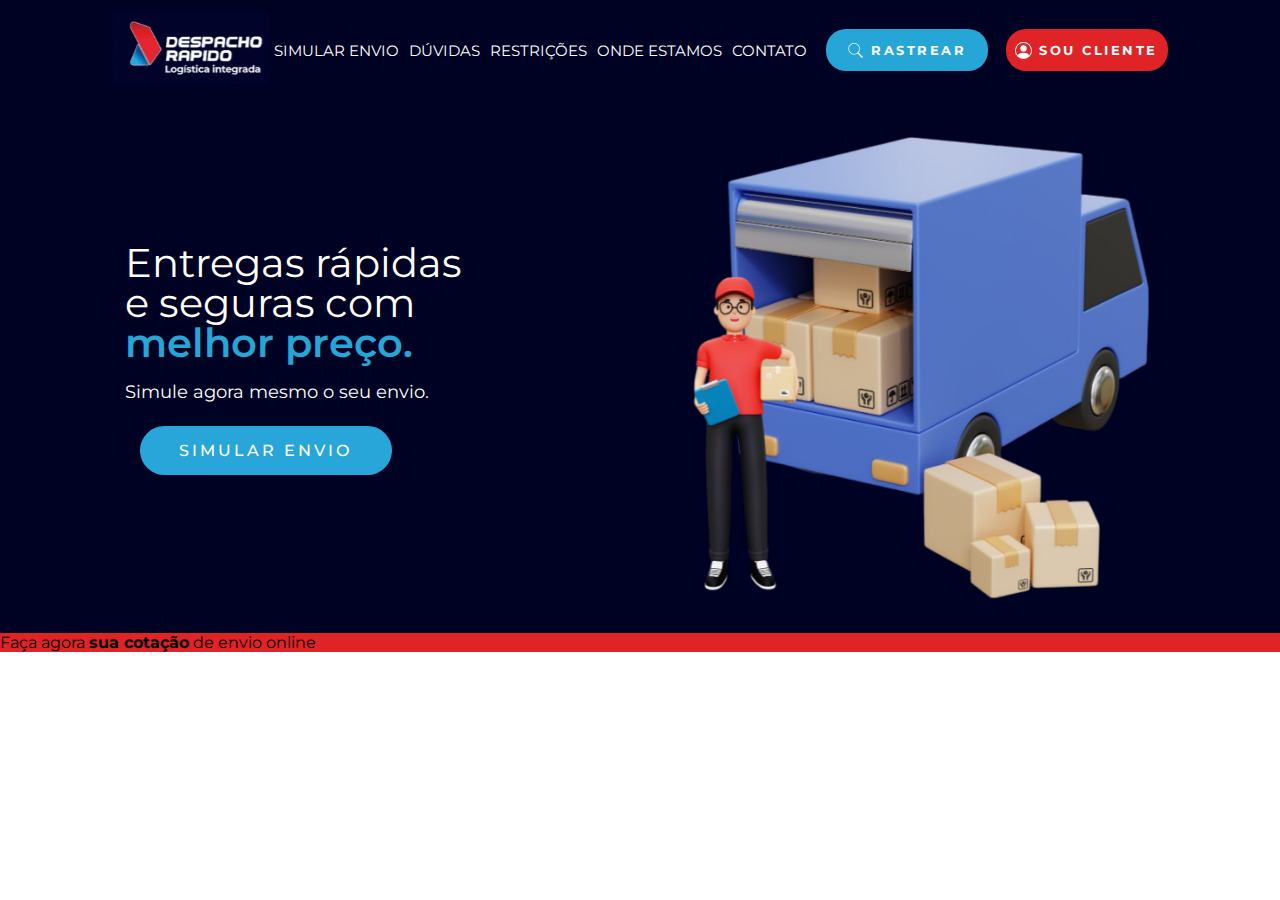
==== commit 42418bb2: "jdidji" ====
--- a/templates/index.html
+++ b/templates/index.html
@@ -12,7 +12,7 @@
     <link rel="stylesheet" href="{{ url_for('static', filename='css/style.css') }}">
 </head>
 <body>
-    <header id="header-main">
+    <header>
         <div class="box_logo">
             <a href="#" class="link_logo">
                <img src="imgs/logo_despacho_rapido.png" id="logo">
@@ -21,7 +21,7 @@
         <nav class="nav_menu">
             <div class="header_buttons">
 
-                <ul id="ul-head">
+                <ul>
                    <li>
                        <a href="">SIMULAR ENVIO</a>
                    </li>
@@ -85,183 +85,19 @@
             </div>
         </div>
     </div>
-    <!-- segunda sessão-->
-    <section id="second-section">
-        <header id="header-second-section">
+    <!--    
+        Seção do segundo layout    
+    --><div id="ts">
+    <section id="second-layout">
+        <div id="header-second-layout">
+            <p>Faça agora 
+                <span style="font-weight: bold;">sua cotação</span>
+                de envio online</p>
+        </div> 
+            
+        </section>
+        </div>
 
-                <p id="txt-second-layout">Faça agora 
-                    <span style="font-weight: 600;">sua cotação </span>
-                    de envio online</p>
-            <div>
-                <div id="box-caixas-header">
-                    <div class="itens-caixas caixas1-3">
-                        <div id="img">
-                            <img src="imgs/dollar.png" id="icon-dollar">
-                        </div>
-                        <p>Melhores cotações </p>
-                    </div>
-                <div class="allbox-2">
-                    <button id="button-24">
-                        24H*
-                    </button>
-                
-                    <div class="itens-caixas caixas2-4" id="caixa-2">
-                        <img src="imgs/timer.png" id="icon-timer">
-                        <p>Rapidez e agilidade</p>
-                    </div>
-                </div>
-                    <div class="itens-caixas caixas1-3" id="caixa-3">
-                        <img src="imgs/box-delivery.png" id="icon">
-                        <p id="text-box3">Envios diários</p>
-                    </div>
 
-                    <div class="itens-caixas caixas2-4" id="caixa-4">
-                        <div id="number">
-                            <h3 style="font-weight: 500;" >0,008</h3>
-                        </div>
-                        <p id="text-box4">Menor Avaria</p>
-                    </div>
-                </div>
-                <div id="box-txt-bottom">
-                    <p id="txt-bottom">*CONSULTE AS CIDADES COM PRAZO DE ENVIO 24H</p>
-                </div>
-            </div>
-        </header>
-        
-       <div id="all-box">
-            <div class="container">
-                <div class="box-button-form">
-                
-                    <button class="box-buttons-comimg" id="button1">
-                        <svg xmlns="http://www.w3.org/2000/svg" width="16" height="16" fill="currentColor" class="bi bi-box-seam" viewBox="0 0 16 16">
-                    <path d="M8.186 1.113a.5.5 0 0 0-.372 0L1.846 3.5l2.404.961L10.404 2zm3.564 1.426L5.596 5 8 5.961 14.154 3.5zm3.25 1.7-6.5 2.6v7.922l6.5-2.6V4.24zM7.5 14.762V6.838L1 4.239v7.923zM7.443.184a1.5 1.5 0 0 1 1.114 0l7.129 2.852A.5.5 0 0 1 16 3.5v8.662a1 1 0 0 1-.629.928l-7.185 2.874a.5.5 0 0 1-.372 0L.63 13.09a1 1 0 0 1-.63-.928V3.5a.5.5 0 0 1 .314-.464z"/>
-                      </svg>ENVIO ATE 40KG
-                    </button>
-                    <button id="button2"  class="box-buttons-comimg">
-                        <svg xmlns="http://www.w3.org/2000/svg" width="16" height="16" fill="currentColor" class="bi bi-box-seam" viewBox="0 0 16 16">
-                        <path d="M8.186 1.113a.5.5 0 0 0-.372 0L1.846 3.5l2.404.961L10.404 2zm3.564 1.426L5.596 5 8 5.961 14.154 3.5zm3.25 1.7-6.5 2.6v7.922l6.5-2.6V4.24zM7.5 14.762V6.838L1 4.239v7.923zM7.443.184a1.5 1.5 0 0 1 1.114 0l7.129 2.852A.5.5 0 0 1 16 3.5v8.662a1 1 0 0 1-.629.928l-7.185 2.874a.5.5 0 0 1-.372 0L.63 13.09a1 1 0 0 1-.63-.928V3.5a.5.5 0 0 1 .314-.464z"/>
-                        </svg>ENVIO + DE 40KG
-                    </button>
-                </div>
-                <div id="box-form-details">
-                    <form>
-                        <div class="form-group" id="group-1">
-                            <input type="text" placeholder="Cidade de origem" class="origem-destino">
-                            <div class="toggle-group">
-                                <label><input type="radio" name="origem" checked> Balcão</label>
-                                <label><input type="radio" name="origem"> Coleta</label>
-                            </div>
-                        </div>
-                    
-                        <div class="form-group" id="group-2">
-                            <input type="text" placeholder="Cidade de destino" class="origem-destino" required>
-                            <div class="toggle-group">
-                                <label><input type="radio" name="destino" checked> Balcão</label>
-                                <label><input type="radio" name="destino"> Coleta</label>
-                            </div>
-                        </div>
-                    
-                        <div class="form-group" id="group-3">
-                            <input type="text" placeholder="Tamanho da embalagem" id="input-3" >
-                            <input type="number" placeholder="Valor da NF" id="valor-nf">
-                            <svg xmlns="http://www.w3.org/2000/svg" width="16" height="16" fill="currentColor"  viewBox="0 0 16 16" id="icon-plus" style="fill: #FFFFFF;">
-                            <path fill-rule="evenodd" d="M8 2a.5.5 0 0 1 .5.5v5h5a.5.5 0 0 1 0 1h-5v5a.5.5 0 0 1-1 0v-5h-5a.5.5 0 0 1 0-1h5v-5A.5.5 0 0 1 8 2"/>
-                            </svg>
-                        </div>
-                    
-                        <div class="form-group">
-                            <input type="text" style="width: 310px;" placeholder="Digite seu CPF/CNPJ">
-                        </div>
-                        <button type="submit"  class="submit-button" id="">SIMULAR ENVIO</button>
-                    </form>
-                </div>
-            </div>
-            <div id="tst">
-                <div id="content-next-form">
-                    <div id="details">
-                        <p>O envio simulado no formulário ao lado é de aproximadamente:</p>
-                    </div>
-                    <div id="infor-ul">
-
-                        <h1 id="title-informacoes">Infomações importantes</h1>
-                        <ul id="ul-second-section">
-                            <li>Limite máximo de 40kgs por volume.</li>
-                            <li>
-                                Tamanho máximo por volume de 53 cm de comprimento x 43 cm de altura x 43 de largura.
-                            </li>
-                            <li>Esse é o valor estimado, previsão de custo comfirmado no ato do envio</li>
-                            <li>Na estimativa de valor estão incluídas Seguro e GRIS.</li>
-                            <li>na estimativa de valor não estão inclusos IMPOSTOS cobrados conforme a legislação vigente.</li> 
-                            <li>Não transportamos: alimentos perecíveis (mesmo estando congelados), seres vivos, dinheiro, ou cheques, objetos cortantes, líquidos, explosivos ou inflamáveis.</li>   
-                        </ul>
-                    </div>
-                </div>
-            </div>
-        </div>
-    </section> 
-    <div id="terceira-section">
-            <div id="firts-conteiner-txts">
-                <p style="font-weight: 500;" id="title-terc-section">
-                    Faz 
-                    <span style="font-weight: 700;">muitos</span> envios por mês?
-                </p>
-                <p style="font-weight: 400;" id="txt-terc-layout">Conheça as vantagens de um 
-                    <span style="font-weight: 700; " >cliente Correntista.</p>
-                <div id="box-btn-terc">
-                    <button type="submit" id="btn-vms-conversar">
-                        VAMOS CONVERSAR
-                    </button>
-                </div>
-            </div>
-            <div id="div-second-and-terc">
-                <div id="second-ctn-img">
-                    <div id="box-img-ctn2">
-                        <img src="imgs/fundo-ctn2.webp" id="img-ctn2">
-                    </div>
-                </div>
-                <div id="all-box-ctn3">
-                    <div id="box-btn-ctn3">
-                        <button id="btn-ctn3">
-                            Tipos de serviços
-                        </button>
-                    </div>
-                    <div id="div-itens-ctn-3">
-                            <P class="prgs">
-                                <span class="number-icon">1</span>
-                                    Porta <img src="imgs/seta-removebg-preview.png" id="icon-arrow">
-                                    <span class="second-iten">Porta</span>
-                                    <svg xmlns="http://www.w3.org/2000/svg" width="16" height="16" fill="currentColor" class="bi bi-info-circle-fill" viewBox="0 0 16 16">
-                                        <path d="M8 16A8 8 0 1 0 8 0a8 8 0 0 0 0 16m.93-9.412-1 4.705c-.07.34.029.533.304.533.194 0 .487-.07.686-.246l-.088.416c-.287.346-.92.598-1.465.598-.703 0-1.002-.422-.808-1.319l.738-3.468c.064-.293.006-.399-.287-.47l-.451-.081.082-.381 2.29-.287zM8 5.5a1 1 0 1 1 0-2 1 1 0 0 1 0 2"/>
-                                      </svg>
-                                </P>
-                                <P class="prgs">
-                                    <span class="number-icon">2</span>
-                                    Porta <img src="imgs/seta-removebg-preview.png" id="icon-arrow">
-                                    <span class="second-iten">Balcão</span>
-                                    <svg xmlns="http://www.w3.org/2000/svg" width="16" height="16" fill="currentColor" class="bi bi-info-circle-fill" viewBox="0 0 16 16">
-                                        <path d="M8 16A8 8 0 1 0 8 0a8 8 0 0 0 0 16m.93-9.412-1 4.705c-.07.34.029.533.304.533.194 0 .487-.07.686-.246l-.088.416c-.287.346-.92.598-1.465.598-.703 0-1.002-.422-.808-1.319l.738-3.468c.064-.293.006-.399-.287-.47l-.451-.081.082-.381 2.29-.287zM8 5.5a1 1 0 1 1 0-2 1 1 0 0 1 0 2"/>
-                                      </svg>
-                        </P>
-                        <P class="prgs">
-                            <span class="number-icon">3</span>
-                            Balcão <img src="imgs/seta-removebg-preview.png" id="icon-arrow">
-                            <span class="second-iten">Balcão</span>
-                            <svg xmlns="http://www.w3.org/2000/svg" width="16" height="16" fill="currentColor" class="bi bi-info-circle-fill" viewBox="0 0 16 16">
-                                <path d="M8 16A8 8 0 1 0 8 0a8 8 0 0 0 0 16m.93-9.412-1 4.705c-.07.34.029.533.304.533.194 0 .487-.07.686-.246l-.088.416c-.287.346-.92.598-1.465.598-.703 0-1.002-.422-.808-1.319l.738-3.468c.064-.293.006-.399-.287-.47l-.451-.081.082-.381 2.29-.287zM8 5.5a1 1 0 1 1 0-2 1 1 0 0 1 0 2"/>
-                              </svg>
-                        </P>
-                        <P class="prgs">
-                            <span class="number-icon">4</span>
-                            Balcão <img src="imgs/seta-removebg-preview.png" id="icon-arrow">
-                            <span class="second-iten">Porta</span>
-                            <svg xmlns="http://www.w3.org/2000/svg" width="16" height="16" fill="currentColor" class="bi bi-info-circle-fill" viewBox="0 0 16 16">
-                                <path d="M8 16A8 8 0 1 0 8 0a8 8 0 0 0 0 16m.93-9.412-1 4.705c-.07.34.029.533.304.533.194 0 .487-.07.686-.246l-.088.416c-.287.346-.92.598-1.465.598-.703 0-1.002-.422-.808-1.319l.738-3.468c.064-.293.006-.399-.287-.47l-.451-.081.082-.381 2.29-.287zM8 5.5a1 1 0 1 1 0-2 1 1 0 0 1 0 2"/>
-                              </svg>
-                        </P>
-                    </div>
-                </div>
-            </div>
-    </div>
 </body>
-</html>
-
+</html>--- a/templates/style.css
+++ b/templates/style.css
@@ -16,29 +16,24 @@
     width: 100%;
     height: 100%;
 }
-#header-main{
+header {
     display: flex;
     align-items: center;
     justify-content: center; 
     background: #000223  !important;
     height: 100px;
-    gap: 40px;
 }
 /*itens nav*/
 a{
     text-decoration: none;
     color: #fff;
 }
-#ul-head{
+ul{
     display: flex;
   list-style: none;   
-    font-size: 14px;
-    font-weight: 600;
-    gap: 15px;
+    font-size: 15px;
 }
-ul{
-    list-style: none;
-}
+
 .btn-boxs{
     display: flex;
     align-items: center;
@@ -68,16 +63,38 @@
 }
 /**/
 
-
+nav>div>ul>li>a:hover{
+    color: #848688;
+}
 
 /* movement itens nav */
 nav>div>ul>li>a:hover{
     color: #848688;
-    transition: 0.2s;
 }
-
-
-
+@media (min-width: 769px) {
+    .nav_menu ul li a {
+        transition: 0.3s all;
+        font-size: 15px;
+        position: relative;
+    }
+}
+.nav_menu li a {
+    padding: 15px 5px;
+}
+#megamenu > ul > li > a:after {
+    content: '';
+    width: 0px;
+    height: 2px;
+    position: absolute;
+    transition: 0.3s all;
+    left: 50%;
+    transform: translateX(-50%);
+    bottom: 0px;
+    background: #848688;
+}
+#megamenu > ul > li > a:hover:after {
+    width: 50px
+}
 /**/
 /* principal*/
 #main-box-home{
@@ -87,18 +104,18 @@
     display: flex; 
     align-items: center; 
    justify-content: center;
-   justify-content: center;
+   justify-content: space-evenly;
    margin: auto;
    max-width: 100%;
-   height: 600px;
-   gap: 190px;
+   width: 1496px;
+   height: 533px;
 }
 /* itens*/
 #box-itens-txt{
     color: #fff;
     font-family: Montserrat, sans-serif;
-    width: 380px;
-    font-size: 45px;
+    width: 340px;
+    font-size: 40px;
     line-height: 1.0;
 }
 #subtitle{
@@ -108,14 +125,14 @@
 }
 #btn-envio{
     background-color: #28a6d9;
-    width: 215px;
-    height: 45px;
+    width: 252px;
+    height: 49px;
     border-radius: 39px;
-    margin-top: 50px;   
+    margin: 15px;   
     font-size: 19px;
     color: #fff;
     font-weight: 500;
-    font-size: 14px;
+    font-size: 16px;
     LETTER-SPACING: 3PX;
     border: none;
     cursor: pointer;
@@ -125,341 +142,13 @@
 /* box img*/
 #box-img-carro{
     margin-top: 100p;
+    padding-left: 78px;
 }
 #img-carro{
-    max-width: 600px;
-    height: 500px;
+    max-width: 500px;
+    height: 470px;
 }
 /**/
-
-
-/*  Segunda sessão*/
-/* main*/
-#second-section{
-    background-color: #28a6d9 !important;
+#ts{ 
+    background-color: #df2326;
 }
-/**/
-/*  HEADER second layout*/
-#header-second-section{
-    display: flex;
-    align-items: center;
-    justify-content: center;
-    padding-top: 60px;
-    gap: 30px;
-}
-#txt-second-layout{
-    font-size: 40px;
-    font-weight: 300;
-    width: 400px;
-    line-height: 50px;
-    color: #fff;
-}
-    
-
-#box-caixas-header{
-    display: flex;
-    align-items: center;
-    flex-wrap: wrap;
-    gap: 25px;
-    margin: auto;
-}
-.itens-caixas{
-    display: flex;
-    align-items: center;
-    flex-direction: column;
-    justify-content: center;
-    width: 146px;
-    height: 130px;
-    border-radius: 20px;
-    text-align: center;
-    color: #fff;
-}
-
-.caixas1-3{
-    background-color: #1182ba;
-}
-#icon-dollar{
-    width: 60px;
-    height: 60px;
-}
-
-#caixa-2{
-    gap: 15px;
-    position: relative;
-}
-#caixa-3{
-    gap: 15px;
-}
-.caixas2-4{
-    background-color: none;
-    border: 2px solid #fff;
-}
-#caixa-4{
-   display: flex; 
-   justify-content: flex-end;
-}
-
-#text-box4{
-    width: 50px;
-    padding: 10px 0px;
-}
-
-#button-24{
-    width: 5em;
-    height: 2rem;
-    border-radius: 20px;
-    cursor: pointer;
-    background-color: #d12f31;
-    color: white;
-    border: none;
-    font-size: 12px;
-    letter-spacing: 2px;
-    position: absolute;
-    margin-top: -15px;
-    z-index: 2;
-    margin-left: 75px;
-}
-
-#text-box3{
-width: 50px;
-}
-#box-txt-bottom{
-    display: flex;
-    justify-content: center;
-    margin-top: 5px;
-}
-#txt-bottom{
-    font-size: 10px;
-    color: #fff;
-    
-}
-/**/
-
-
-
-#all-box{
-    display: flex;
-    align-items: center;
-    justify-content: center;
-    margin-top: 30px;
-    margin-left: -130px;
-}
-.container {
-    background-color: #fff;
-    border-radius: 20px;
-    width: 390px;
-    height: 340px;
-    margin-bottom: 30px;
-    padding-bottom: 30px;
-
-}
-.box-button-form{
-    display: flex;
-    justify-content: space-evenly;
-    margin-bottom: 20px;
-    margin-top: -13px;
-}
-.box-buttons-comimg{
-display: flex;
-align-items: center;
-gap: 5px;
-font-size: 11px;
-}
-
-.box-button-form #button2 {
-    background-color: #d12f31;
-    color: white;
-    border: none;
-    padding: 11px 15px;
-    border-radius: 20px;
-    cursor: pointer;
-    
-}
-
-.box-button-form #button1 {
-    color: white;
-    border: none;
-    padding: 12px 17px;
-    border-radius: 20px;
-    cursor: pointer;
-    background-color: #0077b6;
-}
-
-.form-group {
-    display: flex;
-    align-items: baseline;
-   gap: 10px;
-   margin-left: 30px;
-}
-.origem-destino{
-    width: 60%;
-}
-input[type="text"], input[type="number"] {
-    padding: 12px;
-    background-color: rgb(243, 243, 243);
-    border-radius: 20px;
-    font-size: 12px;
-    margin-bottom: 16px;
-    border: none;
-}
-
-.toggle-group label {
-    cursor: pointer;
-    font-size: 10px;
-}
-#input-3{
-    width: 190px;
-}
-#valor-nf{
-    width: 106px;
-}
-
-#icon-plus{
-    background-color: red;
-    width: 16px;
-    height: 16px;
-    border-radius: 20px;
-
-}
-.submit-button {
-    background-color: #d12f31;
-    color: white;
-    padding: 12px 20px;
-    border: none;
-    border-radius: 20px;
-    cursor: pointer;
-    font-size: 16px;
-    width: 50%;
-    margin-left: 30px;
-}
-
-#content-next-form{
-    display: flex;
-    flex-direction: column;
-    justify-content: space-around;
-    height: 350px;
-    color: #fff;
-    padding: 0px 0px 0px 30px;
-    font-size: 13px;
-    height: 380px;
-}
-#infor-ul{
-    width: 533px;
-}
-#title-informacoes{
-    font-size: 12px;
-    padding: 0px 0px 20px 0px;
-}
-#ul-second-section{
-    font-size: 11px;
-    line-height: 16px;
-}
-/* TERCEIRA SECTION*/
-#terceira-section{
-    display: flex;
-    align-items: center;  
-    justify-content: center;
-    padding-top: 60px;
-    padding-bottom: 300px ;
-}
-
-#firts-conteiner-txts{
-display: flex;
-flex-direction: column;
-gap: 15px;
-padding-left: 10px;
-}
-#title-terc-section{
-    width: 380px;
-    font-size: 40px;
-}
-#txt-terc-layout{
-    width: 290px;
-    color: #0077b6;
-    font-size: 18px;
-}
-#box-btn-terc{
-    padding-top: 20px;
-}
-#btn-vms-conversar{
-    background-color: #d42731;
-    width: 272px;
-    height: 49px;
-    border-radius: 39px;
-    font-weight: 500;
-    font-size: 15px;
-    LETTER-SPACING: 4PX;
-    border: none;
-    color: #fff;
-}
-#second-ctn-img{
-    background-color: #28a6d9;
-    border-radius: 80px;
-    height: 420px;
-    width: 370px;
-}
-
-#img-ctn2{
-    width: 400px;
-    height: 400px;
-    padding: 60px 0px 0px 0px;
-}
-#div-second-and-terc{
-    display: flex;
-    gap: 10px;
-}
-
-#all-box-ctn3{
-    position: relative;background-color: #28a6d9;
-    border-radius: 80px;
-    height: 420px;
-    width: 320px;
-}
-#btn-ctn3{
-background-color:#000223;
-border: none;
-color: #fff;
-padding: 10px;
-border-radius: 20px;
-font-size: 15px;
-width: 180px;
-position: absolute;
-
-}
-#box-btn-ctn3{
-    display: flex;
-    align-items: center;
-    justify-content: center;
-}
-#div-itens-ctn-3{
-    padding-top: 45px;
-    display: flex;
-    flex-direction: column;
-    align-items: flex-start;
-    padding-left: 14px;
-}
-.number-icon{
-    font-size: 70px;
-    font-weight: 600;
-    color: #0079b7;
-    font-family: sans-serif;
-    font-style: italic;
-}
-.prgs{
-    display: flex;
-    align-items: center;
-    color: #fff;
-    font-weight: 400;
-    gap: 20px;
-    font-size: 22px;
-    position: relative;
-    z-index: 2;
-}
-#icon-arrow{
-    position: absolute;
-    padding-left: 80px;
-    margin-top: -3px;
-}
-.second-iten{
-    padding-left: 30px;
-}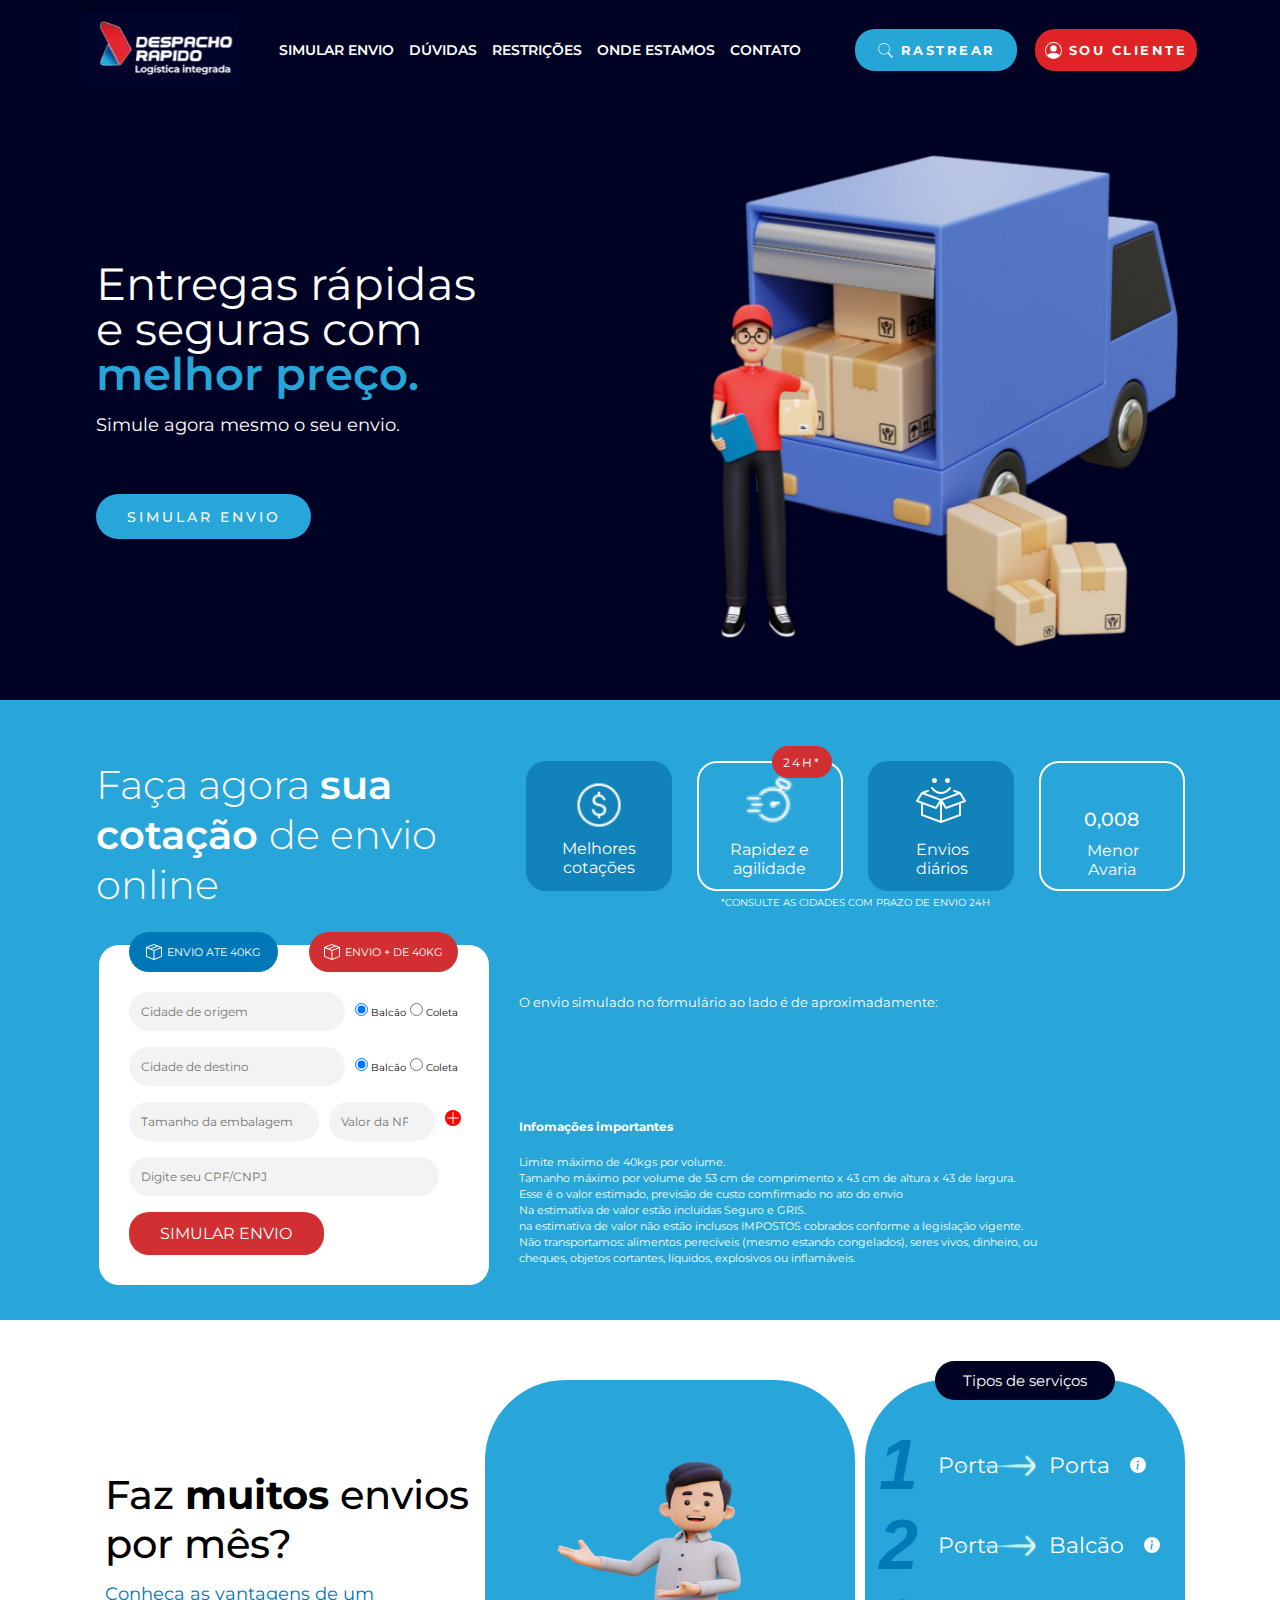
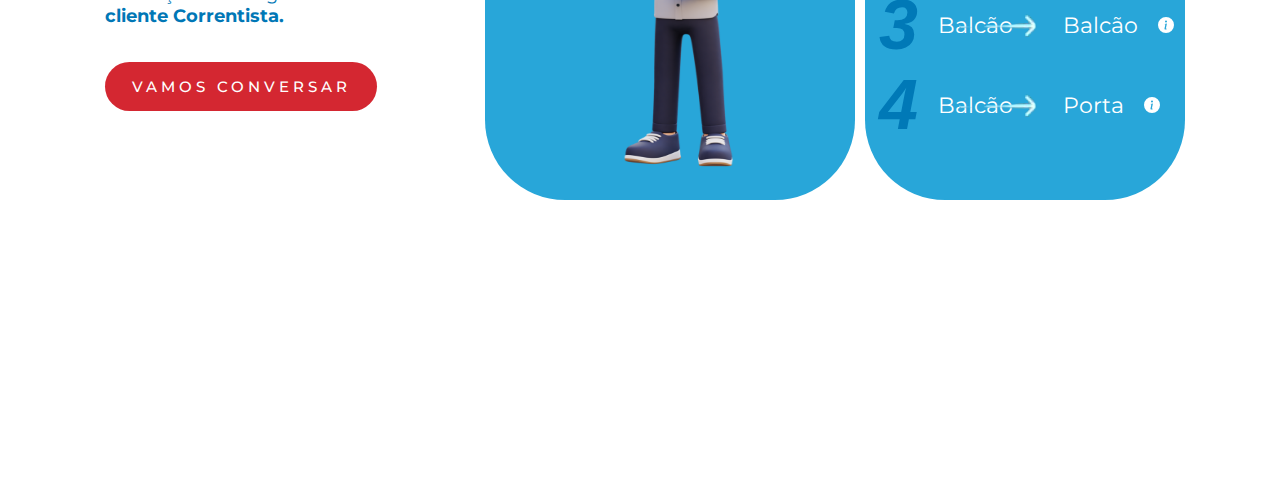
==== commit 3ea96982: "teste" ====
--- a/templates/index.html
+++ b/templates/index.html
@@ -12,7 +12,7 @@
     <link rel="stylesheet" href="{{ url_for('static', filename='css/style.css') }}">
 </head>
 <body>
-    <header>
+    <header id="header-main">
         <div class="box_logo">
             <a href="#" class="link_logo">
                <img src="imgs/logo_despacho_rapido.png" id="logo">
@@ -21,7 +21,7 @@
         <nav class="nav_menu">
             <div class="header_buttons">
 
-                <ul>
+                <ul id="ul-head">
                    <li>
                        <a href="">SIMULAR ENVIO</a>
                    </li>
@@ -85,19 +85,182 @@
             </div>
         </div>
     </div>
-    <!--    
-        Seção do segundo layout    
-    --><div id="ts">
-    <section id="second-layout">
-        <div id="header-second-layout">
-            <p>Faça agora 
-                <span style="font-weight: bold;">sua cotação</span>
-                de envio online</p>
-        </div> 
-            
-        </section>
+    <!-- segunda sessão-->
+    <section id="second-section">
+        <header id="header-second-section">
+
+                <p id="txt-second-layout">Faça agora 
+                    <span style="font-weight: 600;">sua cotação </span>
+                    de envio online</p>
+            <div>
+                <div id="box-caixas-header">
+                    <div class="itens-caixas caixas1-3">
+                        <div id="img">
+                            <img src="imgs/dollar.png" id="icon-dollar">
+                        </div>
+                        <p>Melhores cotações </p>
+                    </div>
+                <div class="allbox-2">
+                    <button id="button-24">
+                        24H*
+                    </button>
+                
+                    <div class="itens-caixas caixas2-4" id="caixa-2">
+                        <img src="imgs/timer.png" id="icon-timer">
+                        <p>Rapidez e agilidade</p>
+                    </div>
+                </div>
+                    <div class="itens-caixas caixas1-3" id="caixa-3">
+                        <img src="imgs/box-delivery.png" id="icon">
+                        <p id="text-box3">Envios diários</p>
+                    </div>
+
+                    <div class="itens-caixas caixas2-4" id="caixa-4">
+                        <div id="number">
+                            <h3 style="font-weight: 500;" >0,008</h3>
+                        </div>
+                        <p id="text-box4">Menor Avaria</p>
+                    </div>
+                </div>
+                <div id="box-txt-bottom">
+                    <p id="txt-bottom">*CONSULTE AS CIDADES COM PRAZO DE ENVIO 24H</p>
+                </div>
+            </div>
+        </header>
+        
+       <div id="all-box">
+            <div class="container">
+                <div class="box-button-form">
+                
+                    <button class="box-buttons-comimg" id="button1">
+                        <svg xmlns="http://www.w3.org/2000/svg" width="16" height="16" fill="currentColor" class="bi bi-box-seam" viewBox="0 0 16 16">
+                    <path d="M8.186 1.113a.5.5 0 0 0-.372 0L1.846 3.5l2.404.961L10.404 2zm3.564 1.426L5.596 5 8 5.961 14.154 3.5zm3.25 1.7-6.5 2.6v7.922l6.5-2.6V4.24zM7.5 14.762V6.838L1 4.239v7.923zM7.443.184a1.5 1.5 0 0 1 1.114 0l7.129 2.852A.5.5 0 0 1 16 3.5v8.662a1 1 0 0 1-.629.928l-7.185 2.874a.5.5 0 0 1-.372 0L.63 13.09a1 1 0 0 1-.63-.928V3.5a.5.5 0 0 1 .314-.464z"/>
+                      </svg>ENVIO ATE 40KG
+                    </button>
+                    <button id="button2"  class="box-buttons-comimg">
+                        <svg xmlns="http://www.w3.org/2000/svg" width="16" height="16" fill="currentColor" class="bi bi-box-seam" viewBox="0 0 16 16">
+                        <path d="M8.186 1.113a.5.5 0 0 0-.372 0L1.846 3.5l2.404.961L10.404 2zm3.564 1.426L5.596 5 8 5.961 14.154 3.5zm3.25 1.7-6.5 2.6v7.922l6.5-2.6V4.24zM7.5 14.762V6.838L1 4.239v7.923zM7.443.184a1.5 1.5 0 0 1 1.114 0l7.129 2.852A.5.5 0 0 1 16 3.5v8.662a1 1 0 0 1-.629.928l-7.185 2.874a.5.5 0 0 1-.372 0L.63 13.09a1 1 0 0 1-.63-.928V3.5a.5.5 0 0 1 .314-.464z"/>
+                        </svg>ENVIO + DE 40KG
+                    </button>
+                </div>
+                <div id="box-form-details">
+                    <form>
+                        <div class="form-group" id="group-1">
+                            <input type="text" placeholder="Cidade de origem" class="origem-destino">
+                            <div class="toggle-group">
+                                <label><input type="radio" name="origem" checked> Balcão</label>
+                                <label><input type="radio" name="origem"> Coleta</label>
+                            </div>
+                        </div>
+                    
+                        <div class="form-group" id="group-2">
+                            <input type="text" placeholder="Cidade de destino" class="origem-destino" required>
+                            <div class="toggle-group">
+                                <label><input type="radio" name="destino" checked> Balcão</label>
+                                <label><input type="radio" name="destino"> Coleta</label>
+                            </div>
+                        </div>
+                    
+                        <div class="form-group" id="group-3">
+                            <input type="text" placeholder="Tamanho da embalagem" id="input-3" >
+                            <input type="number" placeholder="Valor da NF" id="valor-nf">
+                            <svg xmlns="http://www.w3.org/2000/svg" width="16" height="16" fill="currentColor"  viewBox="0 0 16 16" id="icon-plus" style="fill: #FFFFFF;">
+                            <path fill-rule="evenodd" d="M8 2a.5.5 0 0 1 .5.5v5h5a.5.5 0 0 1 0 1h-5v5a.5.5 0 0 1-1 0v-5h-5a.5.5 0 0 1 0-1h5v-5A.5.5 0 0 1 8 2"/>
+                            </svg>
+                        </div>
+                    
+                        <div class="form-group">
+                            <input type="text" style="width: 310px;" placeholder="Digite seu CPF/CNPJ">
+                        </div>
+                        <button type="submit"  class="submit-button" id="">SIMULAR ENVIO</button>
+                    </form>
+                </div>
+            </div>
+            <div id="tst">
+                <div id="content-next-form">
+                    <div id="details">
+                        <p>O envio simulado no formulário ao lado é de aproximadamente:</p>
+                    </div>
+                    <div id="infor-ul">
+
+                        <h1 id="title-informacoes">Infomações importantes</h1>
+                        <ul id="ul-second-section">
+                            <li>Limite máximo de 40kgs por volume.</li>
+                            <li>
+                                Tamanho máximo por volume de 53 cm de comprimento x 43 cm de altura x 43 de largura.
+                            </li>
+                            <li>Esse é o valor estimado, previsão de custo comfirmado no ato do envio</li>
+                            <li>Na estimativa de valor estão incluídas Seguro e GRIS.</li>
+                            <li>na estimativa de valor não estão inclusos IMPOSTOS cobrados conforme a legislação vigente.</li> 
+                            <li>Não transportamos: alimentos perecíveis (mesmo estando congelados), seres vivos, dinheiro, ou cheques, objetos cortantes, líquidos, explosivos ou inflamáveis.</li>   
+                        </ul>
+                    </div>
+                </div>
+            </div>
         </div>
-
-
+    </section> 
+    <div id="terceira-section">
+            <div id="firts-conteiner-txts">
+                <p style="font-weight: 500;" id="title-terc-section">
+                    Faz 
+                    <span style="font-weight: 700;">muitos</span> envios por mês?
+                </p>
+                <p style="font-weight: 400;" id="txt-terc-layout">Conheça as vantagens de um 
+                    <span style="font-weight: 700; " >cliente Correntista.</p>
+                <div id="box-btn-terc">
+                    <button type="submit" id="btn-vms-conversar">
+                        VAMOS CONVERSAR
+                    </button>
+                </div>
+            </div>
+            <div id="div-second-and-terc">
+                <div id="second-ctn-img">
+                    <div id="box-img-ctn2">
+                        <img src="imgs/fundo-ctn2.webp" id="img-ctn2">
+                    </div>
+                </div>
+                <div id="all-box-ctn3">
+                    <div id="box-btn-ctn3">
+                        <button id="btn-ctn3">
+                            Tipos de serviços
+                        </button>
+                    </div>
+                    <div id="div-itens-ctn-3">
+                            <P class="prgs">
+                                <span class="number-icon">1</span>
+                                    Porta <img src="imgs/seta-removebg-preview.png" id="icon-arrow">
+                                    <span class="second-iten">Porta</span>
+                                    <svg xmlns="http://www.w3.org/2000/svg" width="16" height="16" fill="currentColor" class="bi bi-info-circle-fill" viewBox="0 0 16 16">
+                                        <path d="M8 16A8 8 0 1 0 8 0a8 8 0 0 0 0 16m.93-9.412-1 4.705c-.07.34.029.533.304.533.194 0 .487-.07.686-.246l-.088.416c-.287.346-.92.598-1.465.598-.703 0-1.002-.422-.808-1.319l.738-3.468c.064-.293.006-.399-.287-.47l-.451-.081.082-.381 2.29-.287zM8 5.5a1 1 0 1 1 0-2 1 1 0 0 1 0 2"/>
+                                      </svg>
+                                </P>
+                                <P class="prgs">
+                                    <span class="number-icon">2</span>
+                                    Porta <img src="imgs/seta-removebg-preview.png" id="icon-arrow">
+                                    <span class="second-iten">Balcão</span>
+                                    <svg xmlns="http://www.w3.org/2000/svg" width="16" height="16" fill="currentColor" class="bi bi-info-circle-fill" viewBox="0 0 16 16">
+                                        <path d="M8 16A8 8 0 1 0 8 0a8 8 0 0 0 0 16m.93-9.412-1 4.705c-.07.34.029.533.304.533.194 0 .487-.07.686-.246l-.088.416c-.287.346-.92.598-1.465.598-.703 0-1.002-.422-.808-1.319l.738-3.468c.064-.293.006-.399-.287-.47l-.451-.081.082-.381 2.29-.287zM8 5.5a1 1 0 1 1 0-2 1 1 0 0 1 0 2"/>
+                                      </svg>
+                        </P>
+                        <P class="prgs">
+                            <span class="number-icon">3</span>
+                            Balcão <img src="imgs/seta-removebg-preview.png" id="icon-arrow">
+                            <span class="second-iten">Balcão</span>
+                            <svg xmlns="http://www.w3.org/2000/svg" width="16" height="16" fill="currentColor" class="bi bi-info-circle-fill" viewBox="0 0 16 16">
+                                <path d="M8 16A8 8 0 1 0 8 0a8 8 0 0 0 0 16m.93-9.412-1 4.705c-.07.34.029.533.304.533.194 0 .487-.07.686-.246l-.088.416c-.287.346-.92.598-1.465.598-.703 0-1.002-.422-.808-1.319l.738-3.468c.064-.293.006-.399-.287-.47l-.451-.081.082-.381 2.29-.287zM8 5.5a1 1 0 1 1 0-2 1 1 0 0 1 0 2"/>
+                              </svg>
+                        </P>
+                        <P class="prgs">
+                            <span class="number-icon">4</span>
+                            Balcão <img src="imgs/seta-removebg-preview.png" id="icon-arrow">
+                            <span class="second-iten">Porta</span>
+                            <svg xmlns="http://www.w3.org/2000/svg" width="16" height="16" fill="currentColor" class="bi bi-info-circle-fill" viewBox="0 0 16 16">
+                                <path d="M8 16A8 8 0 1 0 8 0a8 8 0 0 0 0 16m.93-9.412-1 4.705c-.07.34.029.533.304.533.194 0 .487-.07.686-.246l-.088.416c-.287.346-.92.598-1.465.598-.703 0-1.002-.422-.808-1.319l.738-3.468c.064-.293.006-.399-.287-.47l-.451-.081.082-.381 2.29-.287zM8 5.5a1 1 0 1 1 0-2 1 1 0 0 1 0 2"/>
+                              </svg>
+                        </P>
+                    </div>
+                </div>
+            </div>
+    </div>
 </body>
 </html>--- a/templates/style.css
+++ b/templates/style.css
@@ -16,24 +16,29 @@
     width: 100%;
     height: 100%;
 }
-header {
+#header-main{
     display: flex;
     align-items: center;
     justify-content: center; 
     background: #000223  !important;
     height: 100px;
+    gap: 40px;
 }
 /*itens nav*/
 a{
     text-decoration: none;
     color: #fff;
 }
+#ul-head{
+    display: flex;
+  list-style: none;   
+    font-size: 14px;
+    font-weight: 600;
+    gap: 15px;
+}
 ul{
-    display: flex;
-  list-style: none;   
-    font-size: 15px;
-}
-
+    list-style: none;
+}
 .btn-boxs{
     display: flex;
     align-items: center;
@@ -63,38 +68,16 @@
 }
 /**/
 
-nav>div>ul>li>a:hover{
-    color: #848688;
-}
+
 
 /* movement itens nav */
 nav>div>ul>li>a:hover{
     color: #848688;
-}
-@media (min-width: 769px) {
-    .nav_menu ul li a {
-        transition: 0.3s all;
-        font-size: 15px;
-        position: relative;
-    }
-}
-.nav_menu li a {
-    padding: 15px 5px;
-}
-#megamenu > ul > li > a:after {
-    content: '';
-    width: 0px;
-    height: 2px;
-    position: absolute;
-    transition: 0.3s all;
-    left: 50%;
-    transform: translateX(-50%);
-    bottom: 0px;
-    background: #848688;
-}
-#megamenu > ul > li > a:hover:after {
-    width: 50px
-}
+    transition: 0.2s;
+}
+
+
+
 /**/
 /* principal*/
 #main-box-home{
@@ -104,18 +87,20 @@
     display: flex; 
     align-items: center; 
    justify-content: center;
-   justify-content: space-evenly;
+   justify-content: center;
    margin: auto;
    max-width: 100%;
    width: 1496px;
    height: 533px;
+   height: 600px;
+   gap: 130px;
 }
 /* itens*/
 #box-itens-txt{
     color: #fff;
     font-family: Montserrat, sans-serif;
-    width: 340px;
-    font-size: 40px;
+    width: 380px;
+    font-size: 45px;
     line-height: 1.0;
 }
 #subtitle{
@@ -125,14 +110,14 @@
 }
 #btn-envio{
     background-color: #28a6d9;
-    width: 252px;
-    height: 49px;
+    width: 215px;
+    height: 45px;
     border-radius: 39px;
-    margin: 15px;   
+    margin-top: 50px;   
     font-size: 19px;
     color: #fff;
     font-weight: 500;
-    font-size: 16px;
+    font-size: 14px;
     LETTER-SPACING: 3PX;
     border: none;
     cursor: pointer;
@@ -146,9 +131,340 @@
 }
 #img-carro{
     max-width: 500px;
-    height: 470px;
+    height: 500px;
 }
 /**/
 #ts{ 
     background-color: #df2326;
 }
+
+/*  Segunda sessão*/
+/* main*/
+#second-section{
+    background-color: #28a6d9 !important;
+}
+/**/
+/*  HEADER second layout*/
+#header-second-section{
+    display: flex;
+    align-items: center;
+    justify-content: center;
+    padding-top: 60px;
+    gap: 30px;
+}
+#txt-second-layout{
+    font-size: 40px;
+    font-weight: 300;
+    width: 400px;
+    line-height: 50px;
+    color: #fff;
+}
+    
+
+#box-caixas-header{
+    display: flex;
+    align-items: center;
+    flex-wrap: wrap;
+    gap: 25px;
+    margin: auto;
+}
+.itens-caixas{
+    display: flex;
+    align-items: center;
+    flex-direction: column;
+    justify-content: center;
+    width: 146px;
+    height: 130px;
+    border-radius: 20px;
+    text-align: center;
+    color: #fff;
+}
+
+.caixas1-3{
+    background-color: #1182ba;
+}
+#icon-dollar{
+    width: 60px;
+    height: 60px;
+}
+
+#caixa-2{
+    gap: 15px;
+    position: relative;
+}
+#caixa-3{
+    gap: 15px;
+}
+.caixas2-4{
+    background-color: none;
+    border: 2px solid #fff;
+}
+#caixa-4{
+   display: flex; 
+   justify-content: flex-end;
+}
+
+#text-box4{
+    width: 50px;
+    padding: 10px 0px;
+}
+
+#button-24{
+    width: 5em;
+    height: 2rem;
+    border-radius: 20px;
+    cursor: pointer;
+    background-color: #d12f31;
+    color: white;
+    border: none;
+    font-size: 12px;
+    letter-spacing: 2px;
+    position: absolute;
+    margin-top: -15px;
+    z-index: 2;
+    margin-left: 75px;
+}
+
+#text-box3{
+width: 50px;
+}
+#box-txt-bottom{
+    display: flex;
+    justify-content: center;
+    margin-top: 5px;
+}
+#txt-bottom{
+    font-size: 10px;
+    color: #fff;
+    
+}
+/**/
+
+
+
+#all-box{
+    display: flex;
+    align-items: center;
+    justify-content: center;
+    margin-top: 30px;
+    margin-left: -130px;
+}
+.container {
+    background-color: #fff;
+    border-radius: 20px;
+    width: 390px;
+    height: 340px;
+    margin-bottom: 30px;
+    padding-bottom: 30px;
+
+}
+.box-button-form{
+    display: flex;
+    justify-content: space-evenly;
+    margin-bottom: 20px;
+    margin-top: -13px;
+}
+.box-buttons-comimg{
+display: flex;
+align-items: center;
+gap: 5px;
+font-size: 11px;
+}
+
+.box-button-form #button2 {
+    background-color: #d12f31;
+    color: white;
+    border: none;
+    padding: 11px 15px;
+    border-radius: 20px;
+    cursor: pointer;
+    
+}
+
+.box-button-form #button1 {
+    color: white;
+    border: none;
+    padding: 12px 17px;
+    border-radius: 20px;
+    cursor: pointer;
+    background-color: #0077b6;
+}
+
+.form-group {
+    display: flex;
+    align-items: baseline;
+   gap: 10px;
+   margin-left: 30px;
+}
+.origem-destino{
+    width: 60%;
+}
+input[type="text"], input[type="number"] {
+    padding: 12px;
+    background-color: rgb(243, 243, 243);
+    border-radius: 20px;
+    font-size: 12px;
+    margin-bottom: 16px;
+    border: none;
+}
+
+.toggle-group label {
+    cursor: pointer;
+    font-size: 10px;
+}
+#input-3{
+    width: 190px;
+}
+#valor-nf{
+    width: 106px;
+}
+
+#icon-plus{
+    background-color: red;
+    width: 16px;
+    height: 16px;
+    border-radius: 20px;
+
+}
+.submit-button {
+    background-color: #d12f31;
+    color: white;
+    padding: 12px 20px;
+    border: none;
+    border-radius: 20px;
+    cursor: pointer;
+    font-size: 16px;
+    width: 50%;
+    margin-left: 30px;
+}
+
+#content-next-form{
+    display: flex;
+    flex-direction: column;
+    justify-content: space-around;
+    height: 350px;
+    color: #fff;
+    padding: 0px 0px 0px 30px;
+    font-size: 13px;
+    height: 380px;
+}
+#infor-ul{
+    width: 533px;
+}
+#title-informacoes{
+    font-size: 12px;
+    padding: 0px 0px 20px 0px;
+}
+#ul-second-section{
+    font-size: 11px;
+    line-height: 16px;
+}
+/* TERCEIRA SECTION*/
+#terceira-section{
+    display: flex;
+    align-items: center;  
+    justify-content: center;
+    padding-top: 60px;
+    padding-bottom: 300px ;
+}
+
+#firts-conteiner-txts{
+display: flex;
+flex-direction: column;
+gap: 15px;
+padding-left: 10px;
+}
+#title-terc-section{
+    width: 380px;
+    font-size: 40px;
+}
+#txt-terc-layout{
+    width: 290px;
+    color: #0077b6;
+    font-size: 18px;
+}
+#box-btn-terc{
+    padding-top: 20px;
+}
+#btn-vms-conversar{
+    background-color: #d42731;
+    width: 272px;
+    height: 49px;
+    border-radius: 39px;
+    font-weight: 500;
+    font-size: 15px;
+    LETTER-SPACING: 4PX;
+    border: none;
+    color: #fff;
+}
+#second-ctn-img{
+    background-color: #28a6d9;
+    border-radius: 80px;
+    height: 420px;
+    width: 370px;
+}
+
+#img-ctn2{
+    width: 400px;
+    height: 400px;
+    padding: 60px 0px 0px 0px;
+}
+#div-second-and-terc{
+    display: flex;
+    gap: 10px;
+}
+
+#all-box-ctn3{
+    position: relative;background-color: #28a6d9;
+    border-radius: 80px;
+    height: 420px;
+    width: 320px;
+}
+#btn-ctn3{
+background-color:#000223;
+border: none;
+color: #fff;
+padding: 10px;
+border-radius: 20px;
+font-size: 15px;
+width: 180px;
+position: absolute;
+
+}
+#box-btn-ctn3{
+    display: flex;
+    align-items: center;
+    justify-content: center;
+}
+#div-itens-ctn-3{
+    padding-top: 45px;
+    display: flex;
+    flex-direction: column;
+    align-items: flex-start;
+    padding-left: 14px;
+}
+.number-icon{
+    font-size: 70px;
+    font-weight: 600;
+    color: #0079b7;
+    font-family: sans-serif;
+    font-style: italic;
+}
+.prgs{
+    display: flex;
+    align-items: center;
+    color: #fff;
+    font-weight: 400;
+    gap: 20px;
+    font-size: 22px;
+    position: relative;
+    z-index: 2;
+}
+#icon-arrow{
+    position: absolute;
+    padding-left: 80px;
+    margin-top: -3px;
+}
+.second-iten{
+    padding-left: 30px;
+}